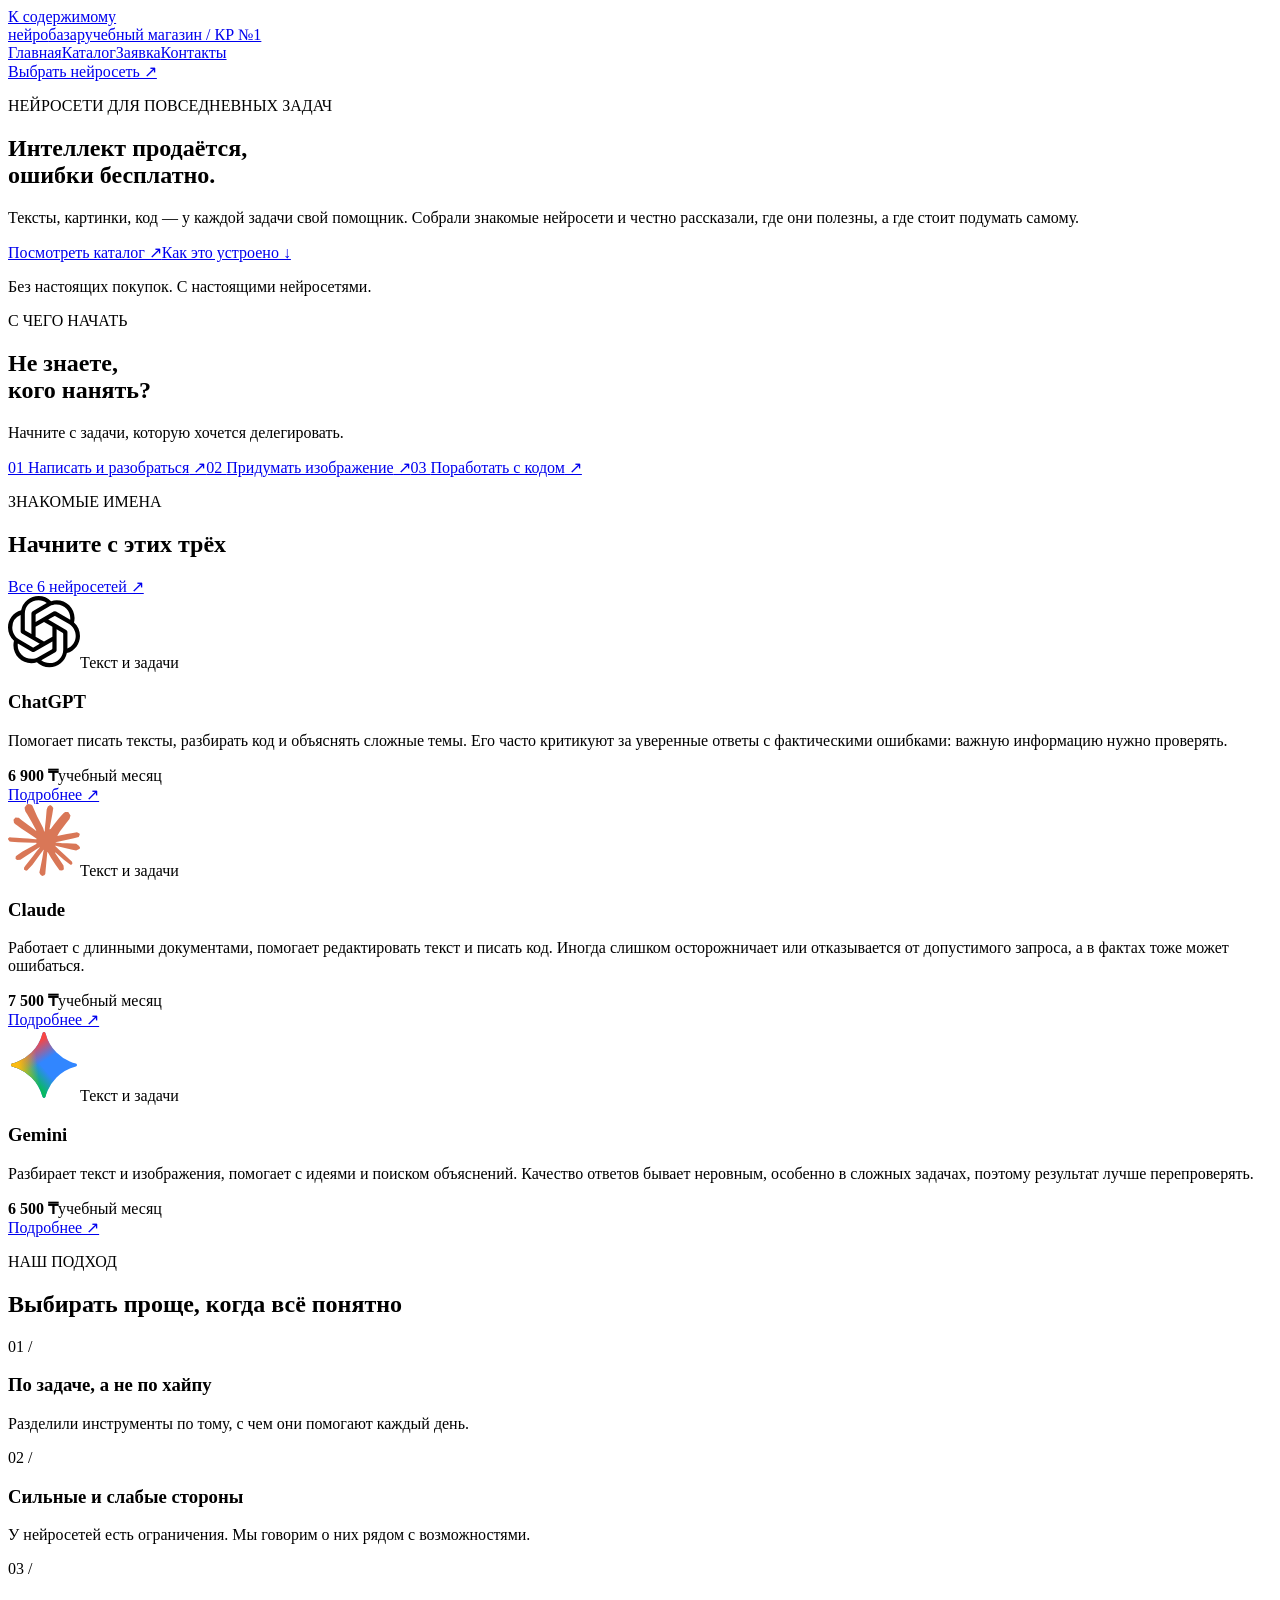
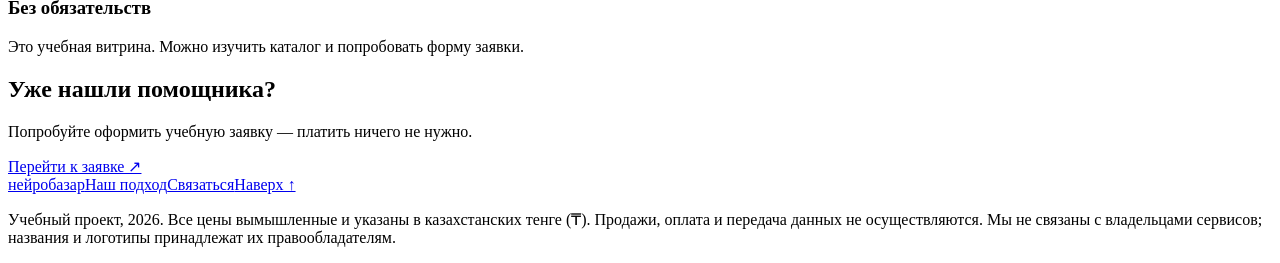
==== index.html @ 6f98cc31 "Добавлены пять страниц магазина и логотипы нейросетей" ====
<!DOCTYPE html>
<html lang="ru"><head><meta charset="UTF-8"><meta name="viewport" content="width=device-width, initial-scale=1"><title>Интеллект для ваших задач — Нейробазар</title><meta name="description" content="Учебный магазин нейросетей: выбираем инструменты для текста, кода, поиска и изображений."><link rel="stylesheet" href="css/style.css"><script src="js/main.js" defer></script></head>
<body id="top"><a class="skip-link" href="#main">К содержимому</a><header class="site-header"><div class="container site-header__inner"><a class="site-header__logo" href="index.html">нейро<span>базар</span><span class="site-header__note">учебный магазин / КР №1</span></a><nav class="site-nav" aria-label="Основная навигация"><a class="site-nav__link site-nav__link--active" href="index.html" aria-current="page">Главная</a><a class="site-nav__link" href="catalog.html">Каталог</a><a class="site-nav__link" href="order.html">Заявка</a><a class="site-nav__link" href="contacts.html">Контакты</a></nav><a class="button button--small" href="catalog.html">Выбрать нейросеть ↗</a></div></header>
<main class="container" id="main"><section class="hero"><div class="hero__copy"><p class="eyebrow">НЕЙРОСЕТИ ДЛЯ ПОВСЕДНЕВНЫХ ЗАДАЧ</p><h1>Интеллект продаётся,<br><span>ошибки бесплатно.</span></h1><p class="hero__lead">Тексты, картинки, код — у каждой задачи свой помощник. Собрали знакомые нейросети и честно рассказали, где они полезны, а где стоит подумать самому.</p><div class="hero__actions"><a class="button" href="catalog.html">Посмотреть каталог ↗</a><a href="#advantages">Как это устроено ↓</a></div><p class="hero__note">Без настоящих покупок. С настоящими нейросетями.</p></div><aside class="hero__aside" aria-label="Выбор по задаче"><p class="eyebrow">С ЧЕГО НАЧАТЬ</p><h2>Не знаете,<br>кого нанять?</h2><p>Начните с задачи, которую хочется делегировать.</p><a href="catalog.html#text">01 <span>Написать и разобраться</span> ↗</a><a href="catalog.html#images">02 <span>Придумать изображение</span> ↗</a><a href="catalog.html#code">03 <span>Поработать с кодом</span> ↗</a></aside></section><section class="section" id="popular"><div class="section__heading"><div><p class="eyebrow">ЗНАКОМЫЕ ИМЕНА</p><h2>Начните с этих трёх</h2></div><a href="catalog.html">Все 6 нейросетей ↗</a></div><div class="product-grid"><article class="product-card" id="chatgpt"><div class="product-card__visual"><img src="images/chatgpt.svg" alt="Логотип ChatGPT" width="72" height="72" loading="lazy"><span class="product-card__badge">Текст и задачи</span></div><div class="product-card__body"><h3>ChatGPT</h3><p>Помогает писать тексты, разбирать код и объяснять сложные темы. Его часто критикуют за уверенные ответы с фактическими ошибками: важную информацию нужно проверять.</p><div class="product-card__bottom"><div><strong>6 900 ₸</strong><span class="product-card__period">учебный месяц</span></div><a class="product-card__link" href="product.html#chatgpt-details" aria-label="Подробнее о ChatGPT">Подробнее ↗</a></div></div></article><article class="product-card" id="claude"><div class="product-card__visual"><img src="images/claude.svg" alt="Логотип Claude" width="72" height="72" loading="lazy"><span class="product-card__badge">Текст и задачи</span></div><div class="product-card__body"><h3>Claude</h3><p>Работает с длинными документами, помогает редактировать текст и писать код. Иногда слишком осторожничает или отказывается от допустимого запроса, а в фактах тоже может ошибаться.</p><div class="product-card__bottom"><div><strong>7 500 ₸</strong><span class="product-card__period">учебный месяц</span></div><a class="product-card__link" href="product.html#claude-details" aria-label="Подробнее о Claude">Подробнее ↗</a></div></div></article><article class="product-card" id="gemini"><div class="product-card__visual"><img src="images/gemini.svg" alt="Логотип Gemini" width="72" height="72" loading="lazy"><span class="product-card__badge">Текст и задачи</span></div><div class="product-card__body"><h3>Gemini</h3><p>Разбирает текст и изображения, помогает с идеями и поиском объяснений. Качество ответов бывает неровным, особенно в сложных задачах, поэтому результат лучше перепроверять.</p><div class="product-card__bottom"><div><strong>6 500 ₸</strong><span class="product-card__period">учебный месяц</span></div><a class="product-card__link" href="product.html#gemini-details" aria-label="Подробнее о Gemini">Подробнее ↗</a></div></div></article></div></section><section class="section" id="advantages"><p class="eyebrow">НАШ ПОДХОД</p><h2>Выбирать проще, когда всё понятно</h2><div class="benefits"><article><span>01 /</span><h3>По задаче, а не по хайпу</h3><p>Разделили инструменты по тому, с чем они помогают каждый день.</p></article><article><span>02 /</span><h3>Сильные и слабые стороны</h3><p>У нейросетей есть ограничения. Мы говорим о них рядом с возможностями.</p></article><article><span>03 /</span><h3>Без обязательств</h3><p>Это учебная витрина. Можно изучить каталог и попробовать форму заявки.</p></article></div></section><section class="callout"><h2>Уже нашли помощника?</h2><p>Попробуйте оформить учебную заявку — платить ничего не нужно.</p><a class="button" href="order.html">Перейти к заявке ↗</a></section></main>
<footer class="site-footer"><div class="container"><div class="site-footer__row"><a class="site-header__logo" href="index.html">нейробазар</a><a href="index.html#advantages">Наш подход</a><a href="contacts.html">Связаться</a><a href="#top">Наверх ↑</a></div><p>Учебный проект, 2026. Все цены вымышленные и указаны в казахстанских тенге (₸). Продажи, оплата и передача данных не осуществляются. Мы не связаны с владельцами сервисов; названия и логотипы принадлежат их правообладателям.</p></div></footer></body></html>
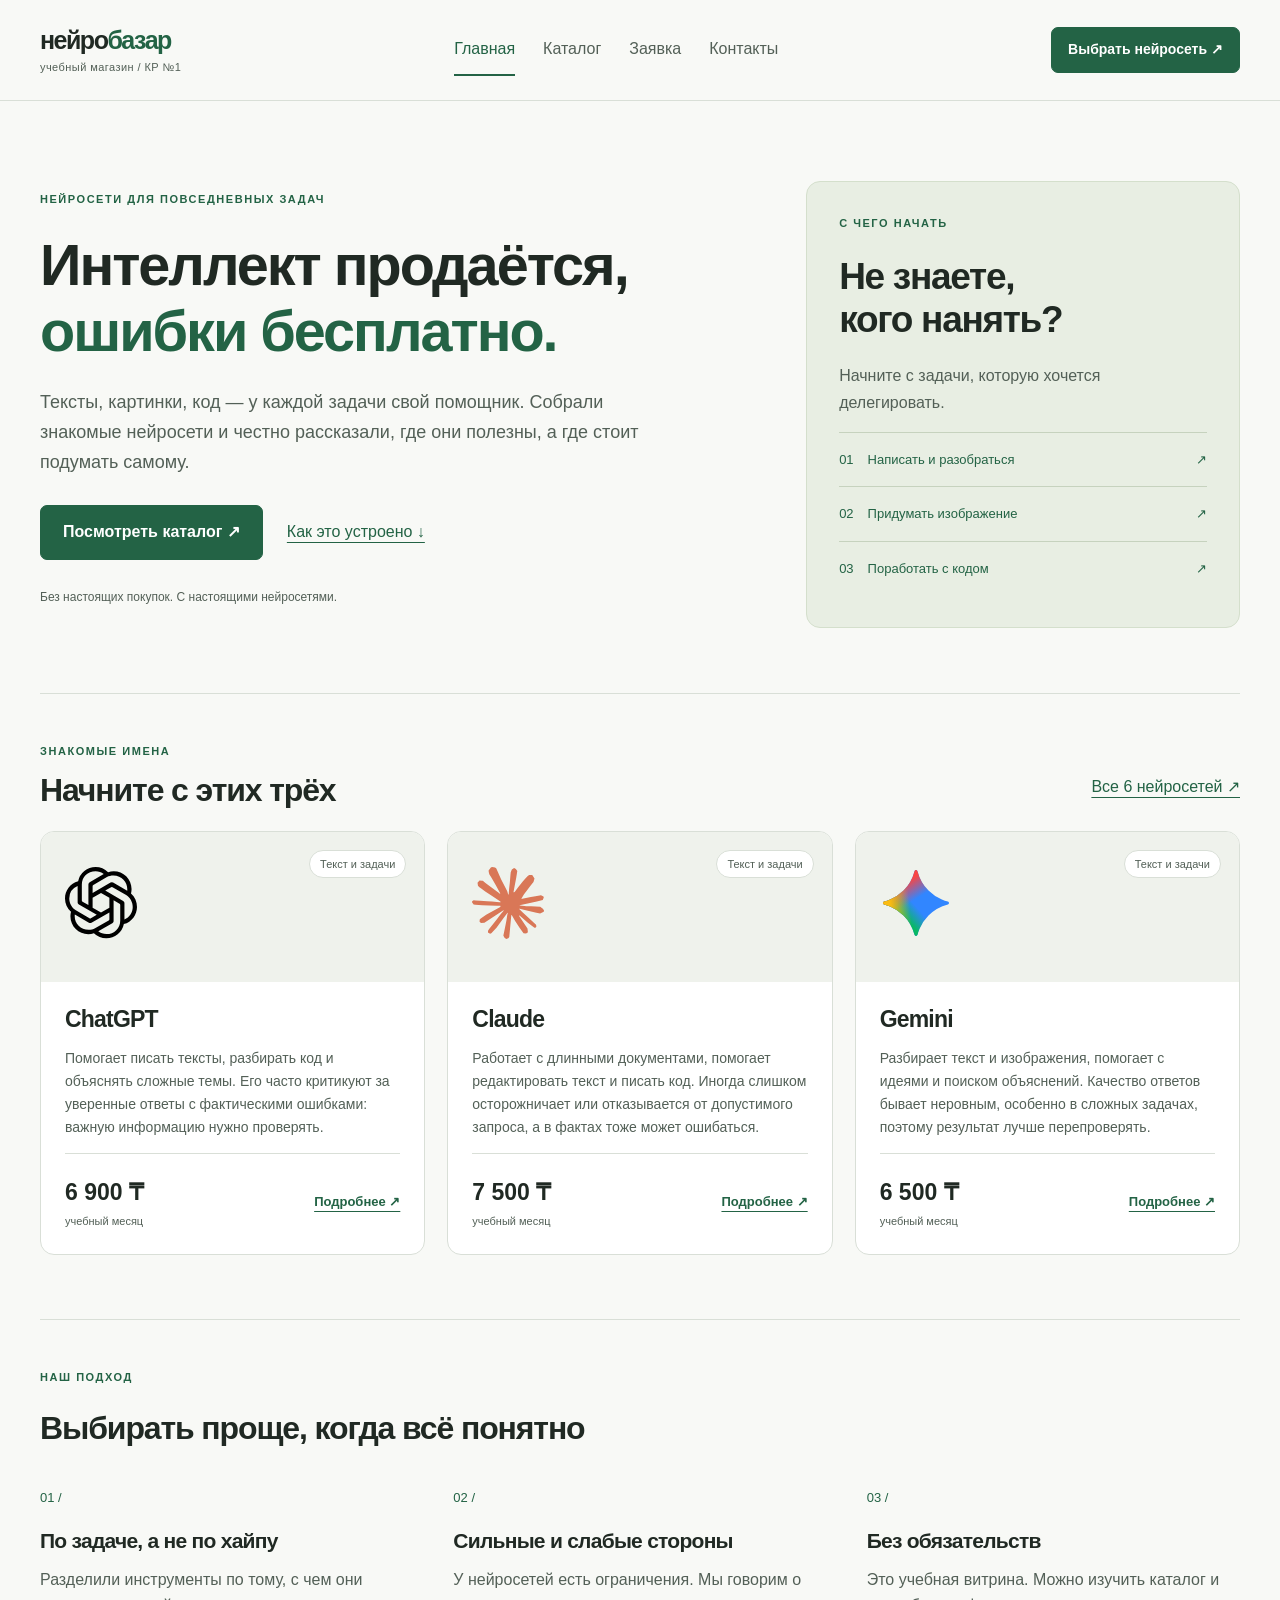
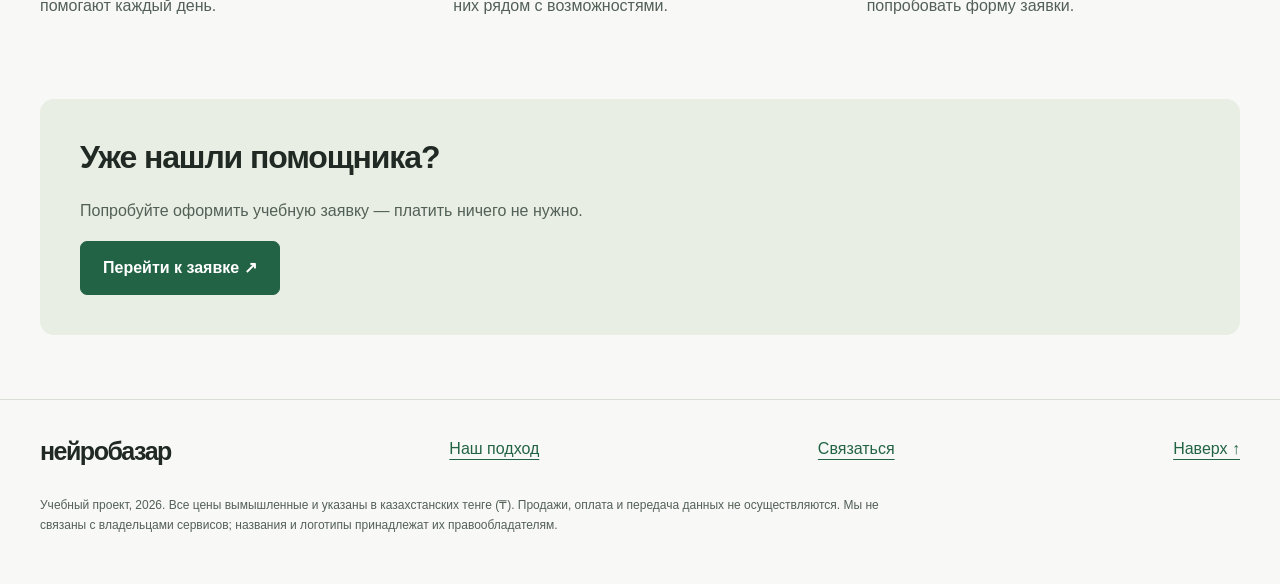
==== commit bb6e4d01: "Добавлены интерактивная форма и модальные окна" ====
--- a/index.html
+++ b/index.html
@@ -1,5 +1,152 @@
 <!DOCTYPE html>
-<html lang="ru"><head><meta charset="UTF-8"><meta name="viewport" content="width=device-width, initial-scale=1"><title>Интеллект для ваших задач — Нейробазар</title><meta name="description" content="Учебный магазин нейросетей: выбираем инструменты для текста, кода, поиска и изображений."><link rel="stylesheet" href="css/style.css"><script src="js/main.js" defer></script></head>
-<body id="top"><a class="skip-link" href="#main">К содержимому</a><header class="site-header"><div class="container site-header__inner"><a class="site-header__logo" href="index.html">нейро<span>базар</span><span class="site-header__note">учебный магазин / КР №1</span></a><nav class="site-nav" aria-label="Основная навигация"><a class="site-nav__link site-nav__link--active" href="index.html" aria-current="page">Главная</a><a class="site-nav__link" href="catalog.html">Каталог</a><a class="site-nav__link" href="order.html">Заявка</a><a class="site-nav__link" href="contacts.html">Контакты</a></nav><a class="button button--small" href="catalog.html">Выбрать нейросеть ↗</a></div></header>
-<main class="container" id="main"><section class="hero"><div class="hero__copy"><p class="eyebrow">НЕЙРОСЕТИ ДЛЯ ПОВСЕДНЕВНЫХ ЗАДАЧ</p><h1>Интеллект продаётся,<br><span>ошибки бесплатно.</span></h1><p class="hero__lead">Тексты, картинки, код — у каждой задачи свой помощник. Собрали знакомые нейросети и честно рассказали, где они полезны, а где стоит подумать самому.</p><div class="hero__actions"><a class="button" href="catalog.html">Посмотреть каталог ↗</a><a href="#advantages">Как это устроено ↓</a></div><p class="hero__note">Без настоящих покупок. С настоящими нейросетями.</p></div><aside class="hero__aside" aria-label="Выбор по задаче"><p class="eyebrow">С ЧЕГО НАЧАТЬ</p><h2>Не знаете,<br>кого нанять?</h2><p>Начните с задачи, которую хочется делегировать.</p><a href="catalog.html#text">01 <span>Написать и разобраться</span> ↗</a><a href="catalog.html#images">02 <span>Придумать изображение</span> ↗</a><a href="catalog.html#code">03 <span>Поработать с кодом</span> ↗</a></aside></section><section class="section" id="popular"><div class="section__heading"><div><p class="eyebrow">ЗНАКОМЫЕ ИМЕНА</p><h2>Начните с этих трёх</h2></div><a href="catalog.html">Все 6 нейросетей ↗</a></div><div class="product-grid"><article class="product-card" id="chatgpt"><div class="product-card__visual"><img src="images/chatgpt.svg" alt="Логотип ChatGPT" width="72" height="72" loading="lazy"><span class="product-card__badge">Текст и задачи</span></div><div class="product-card__body"><h3>ChatGPT</h3><p>Помогает писать тексты, разбирать код и объяснять сложные темы. Его часто критикуют за уверенные ответы с фактическими ошибками: важную информацию нужно проверять.</p><div class="product-card__bottom"><div><strong>6 900 ₸</strong><span class="product-card__period">учебный месяц</span></div><a class="product-card__link" href="product.html#chatgpt-details" aria-label="Подробнее о ChatGPT">Подробнее ↗</a></div></div></article><article class="product-card" id="claude"><div class="product-card__visual"><img src="images/claude.svg" alt="Логотип Claude" width="72" height="72" loading="lazy"><span class="product-card__badge">Текст и задачи</span></div><div class="product-card__body"><h3>Claude</h3><p>Работает с длинными документами, помогает редактировать текст и писать код. Иногда слишком осторожничает или отказывается от допустимого запроса, а в фактах тоже может ошибаться.</p><div class="product-card__bottom"><div><strong>7 500 ₸</strong><span class="product-card__period">учебный месяц</span></div><a class="product-card__link" href="product.html#claude-details" aria-label="Подробнее о Claude">Подробнее ↗</a></div></div></article><article class="product-card" id="gemini"><div class="product-card__visual"><img src="images/gemini.svg" alt="Логотип Gemini" width="72" height="72" loading="lazy"><span class="product-card__badge">Текст и задачи</span></div><div class="product-card__body"><h3>Gemini</h3><p>Разбирает текст и изображения, помогает с идеями и поиском объяснений. Качество ответов бывает неровным, особенно в сложных задачах, поэтому результат лучше перепроверять.</p><div class="product-card__bottom"><div><strong>6 500 ₸</strong><span class="product-card__period">учебный месяц</span></div><a class="product-card__link" href="product.html#gemini-details" aria-label="Подробнее о Gemini">Подробнее ↗</a></div></div></article></div></section><section class="section" id="advantages"><p class="eyebrow">НАШ ПОДХОД</p><h2>Выбирать проще, когда всё понятно</h2><div class="benefits"><article><span>01 /</span><h3>По задаче, а не по хайпу</h3><p>Разделили инструменты по тому, с чем они помогают каждый день.</p></article><article><span>02 /</span><h3>Сильные и слабые стороны</h3><p>У нейросетей есть ограничения. Мы говорим о них рядом с возможностями.</p></article><article><span>03 /</span><h3>Без обязательств</h3><p>Это учебная витрина. Можно изучить каталог и попробовать форму заявки.</p></article></div></section><section class="callout"><h2>Уже нашли помощника?</h2><p>Попробуйте оформить учебную заявку — платить ничего не нужно.</p><a class="button" href="order.html">Перейти к заявке ↗</a></section></main>
-<footer class="site-footer"><div class="container"><div class="site-footer__row"><a class="site-header__logo" href="index.html">нейробазар</a><a href="index.html#advantages">Наш подход</a><a href="contacts.html">Связаться</a><a href="#top">Наверх ↑</a></div><p>Учебный проект, 2026. Все цены вымышленные и указаны в казахстанских тенге (₸). Продажи, оплата и передача данных не осуществляются. Мы не связаны с владельцами сервисов; названия и логотипы принадлежат их правообладателям.</p></div></footer></body></html>+<html lang="ru">
+<head>
+<meta charset="UTF-8">
+<meta name="viewport" content="width=device-width, initial-scale=1">
+<title>Интеллект для ваших задач — Нейробазар</title>
+<meta name="description" content="Учебный магазин нейросетей: выбираем инструменты для текста, кода, поиска и изображений.">
+<link rel="stylesheet" href="css/style.css">
+<script src="js/main.js" defer>
+</script>
+</head>
+<body id="top">
+<a class="skip-link" href="#main">К содержимому</a>
+<header class="site-header">
+<div class="container site-header__inner">
+<a class="site-header__logo" href="index.html">нейро<span>базар</span>
+<span class="site-header__note">учебный магазин / КР №1</span>
+</a>
+<nav class="site-nav" aria-label="Основная навигация">
+<a class="site-nav__link site-nav__link--active" href="index.html" aria-current="page">Главная</a>
+<a class="site-nav__link" href="catalog.html">Каталог</a>
+<a class="site-nav__link" href="order.html">Заявка</a>
+<a class="site-nav__link" href="contacts.html">Контакты</a>
+</nav>
+<a class="button button--small" href="catalog.html">Выбрать нейросеть ↗</a>
+</div>
+</header>
+<main class="container" id="main">
+<section class="hero">
+<div class="hero__copy">
+<p class="eyebrow">НЕЙРОСЕТИ ДЛЯ ПОВСЕДНЕВНЫХ ЗАДАЧ</p>
+<h1>Интеллект продаётся,<br>
+<span>ошибки бесплатно.</span>
+</h1>
+<p class="hero__lead">Тексты, картинки, код — у каждой задачи свой помощник. Собрали знакомые нейросети и честно рассказали, где они полезны, а где стоит подумать самому.</p>
+<div class="hero__actions">
+<a class="button" href="catalog.html">Посмотреть каталог ↗</a>
+<a href="#advantages">Как это устроено ↓</a>
+</div>
+<p class="hero__note">Без настоящих покупок. С настоящими нейросетями.</p>
+</div>
+<aside class="hero__aside" aria-label="Выбор по задаче">
+<p class="eyebrow">С ЧЕГО НАЧАТЬ</p>
+<h2>Не знаете,<br>кого нанять?</h2>
+<p>Начните с задачи, которую хочется делегировать.</p>
+<a href="catalog.html#text">01 <span>Написать и разобраться</span> ↗</a>
+<a href="catalog.html#images">02 <span>Придумать изображение</span> ↗</a>
+<a href="catalog.html#code">03 <span>Поработать с кодом</span> ↗</a>
+</aside>
+</section>
+<section class="section" id="popular">
+<div class="section__heading">
+<div>
+<p class="eyebrow">ЗНАКОМЫЕ ИМЕНА</p>
+<h2>Начните с этих трёх</h2>
+</div>
+<a href="catalog.html">Все 6 нейросетей ↗</a>
+</div>
+<div class="product-grid">
+<article class="product-card" id="chatgpt">
+<div class="product-card__visual">
+<img src="images/chatgpt.svg" alt="Логотип ChatGPT" width="72" height="72" loading="lazy">
+<span class="product-card__badge">Текст и задачи</span>
+</div>
+<div class="product-card__body">
+<h3>ChatGPT</h3>
+<p>Помогает писать тексты, разбирать код и объяснять сложные темы. Его часто критикуют за уверенные ответы с фактическими ошибками: важную информацию нужно проверять.</p>
+<div class="product-card__bottom">
+<div>
+<strong>6 900 ₸</strong>
+<span class="product-card__period">учебный месяц</span>
+</div>
+<a class="product-card__link" href="product.html#chatgpt-details" aria-label="Подробнее о ChatGPT">Подробнее ↗</a>
+</div>
+</div>
+</article>
+<article class="product-card" id="claude">
+<div class="product-card__visual">
+<img src="images/claude.svg" alt="Логотип Claude" width="72" height="72" loading="lazy">
+<span class="product-card__badge">Текст и задачи</span>
+</div>
+<div class="product-card__body">
+<h3>Claude</h3>
+<p>Работает с длинными документами, помогает редактировать текст и писать код. Иногда слишком осторожничает или отказывается от допустимого запроса, а в фактах тоже может ошибаться.</p>
+<div class="product-card__bottom">
+<div>
+<strong>7 500 ₸</strong>
+<span class="product-card__period">учебный месяц</span>
+</div>
+<a class="product-card__link" href="product.html#claude-details" aria-label="Подробнее о Claude">Подробнее ↗</a>
+</div>
+</div>
+</article>
+<article class="product-card" id="gemini">
+<div class="product-card__visual">
+<img src="images/gemini.svg" alt="Логотип Gemini" width="72" height="72" loading="lazy">
+<span class="product-card__badge">Текст и задачи</span>
+</div>
+<div class="product-card__body">
+<h3>Gemini</h3>
+<p>Разбирает текст и изображения, помогает с идеями и поиском объяснений. Качество ответов бывает неровным, особенно в сложных задачах, поэтому результат лучше перепроверять.</p>
+<div class="product-card__bottom">
+<div>
+<strong>6 500 ₸</strong>
+<span class="product-card__period">учебный месяц</span>
+</div>
+<a class="product-card__link" href="product.html#gemini-details" aria-label="Подробнее о Gemini">Подробнее ↗</a>
+</div>
+</div>
+</article>
+</div>
+</section>
+<section class="section" id="advantages">
+<p class="eyebrow">НАШ ПОДХОД</p>
+<h2>Выбирать проще, когда всё понятно</h2>
+<div class="benefits">
+<article>
+<span>01 /</span>
+<h3>По задаче, а не по хайпу</h3>
+<p>Разделили инструменты по тому, с чем они помогают каждый день.</p>
+</article>
+<article>
+<span>02 /</span>
+<h3>Сильные и слабые стороны</h3>
+<p>У нейросетей есть ограничения. Мы говорим о них рядом с возможностями.</p>
+</article>
+<article>
+<span>03 /</span>
+<h3>Без обязательств</h3>
+<p>Это учебная витрина. Можно изучить каталог и попробовать форму заявки.</p>
+</article>
+</div>
+</section>
+<section class="callout">
+<h2>Уже нашли помощника?</h2>
+<p>Попробуйте оформить учебную заявку — платить ничего не нужно.</p>
+<a class="button" href="order.html">Перейти к заявке ↗</a>
+</section>
+</main>
+<footer class="site-footer">
+<div class="container">
+<div class="site-footer__row">
+<a class="site-header__logo" href="index.html">нейробазар</a>
+<a href="index.html#advantages">Наш подход</a>
+<a href="contacts.html">Связаться</a>
+<a href="#top">Наверх ↑</a>
+</div>
+<p>Учебный проект, 2026. Все цены вымышленные и указаны в казахстанских тенге (₸). Продажи, оплата и передача данных не осуществляются. Мы не связаны с владельцами сервисов; названия и логотипы принадлежат их правообладателям.</p>
+</div>
+</footer>
+</body>
+</html>
--- a/css/style.css
+++ b/css/style.css
@@ -0,0 +1,137 @@
+:root {
+  --color-bg: #f8f9f6;
+  --color-paper: #fff;
+  --color-text: #202923;
+  --color-muted: #536057;
+  --color-primary: #236345;
+  --color-primary-dark: #17492f;
+  --color-border: #d9dfd7;
+  --space-sm: 8px;
+  --space-md: 16px;
+  --space-lg: 24px;
+  --radius: 14px;
+}
+* { box-sizing: border-box; }
+html { scroll-padding-top: 110px; }
+body { margin: 0; background: var(--color-bg); color: var(--color-text); font-family: Arial, Helvetica, sans-serif; font-size: 16px; line-height: 1.65; }
+a { color: var(--color-primary); text-underline-offset: 5px; }
+a:hover { color: var(--color-primary-dark); }
+button, input, select, textarea { font: inherit; }
+button, a, input, select, textarea, summary { -webkit-tap-highlight-color: transparent; }
+:focus-visible { outline: 3px solid var(--color-primary); outline-offset: 5px; }
+button { cursor: pointer; }
+h1, h2, h3, p { margin-top: 0; }
+h1, h2, h3 { line-height: 1.15; letter-spacing: -.035em; }
+h1 { font-size: clamp(38px, 4.5vw, 62px); margin-bottom: 24px; }
+h2 { font-size: 32px; margin-bottom: 22px; }
+h3 { font-size: 23px; margin-bottom: 14px; }
+p { color: var(--color-muted); }
+.container { width: min(1200px, calc(100% - 64px)); margin: auto; }
+.site-header { background: var(--color-bg); border-bottom: 1px solid var(--color-border); position: sticky; top: 0; z-index: 10; }
+.site-header__inner { min-height: 100px; display: flex; align-items: center; justify-content: space-between; gap: 24px; }
+.site-header__logo { color: var(--color-text); font-size: 25px; font-weight: 800; letter-spacing: -.06em; text-decoration: none; line-height: 1.2; }
+.site-header__logo span:not(.site-header__note) { color: var(--color-primary); }
+.site-header__note { display: block; font-size: 11px; font-weight: 400; letter-spacing: .04em; color: var(--color-muted); margin-top: 6px; }
+.site-nav { display: flex; gap: 28px; flex-wrap: wrap; }
+.site-nav__link { text-decoration: none; color: var(--color-muted); padding: 12px 0; }
+.site-nav__link--active { color: var(--color-primary); border-bottom: 2px solid var(--color-primary); }
+.button { display: inline-flex; justify-content: center; align-items: center; border: 1px solid var(--color-primary); border-radius: 7px; background: var(--color-primary); color: white; padding: 13px 22px; text-decoration: none; font-weight: 600; }
+.button:hover { background: var(--color-primary-dark); color: white; }
+.button--small { font-size: 14px; padding: 10px 16px; }
+.button--outline { background: transparent; color: var(--color-primary); }
+button:disabled, .button--disabled { opacity: .5; cursor: not-allowed; }
+.eyebrow { font-size: 11px; letter-spacing: .14em; font-weight: 700; color: var(--color-primary); margin-bottom: 24px; }
+.hero { display: grid; grid-template-columns: 1.6fr 1fr; gap: 72px; padding: 80px 0 65px; align-items: center; }
+.hero h1 span { color: var(--color-primary); }
+.hero__lead { font-size: 18px; max-width: 610px; }
+.hero__actions { display: flex; align-items: center; gap: 24px; flex-wrap: wrap; margin: 28px 0; }
+.hero__note { font-size: 12px; }
+.hero__aside { background: #e8eee3; border: 1px solid #d4dfcc; border-radius: var(--radius); padding: 32px; }
+.hero__aside h2 { font-size: 37px; }
+.hero__aside a { display: flex; gap: 14px; align-items: center; font-size: 13px; border-top: 1px solid #c6d2be; padding: 16px 0; text-decoration: none; }
+.hero__aside a span { flex: 1; }
+.section { border-top: 1px solid var(--color-border); padding: 48px 0 64px; }
+.section__heading { display: flex; justify-content: space-between; align-items: center; gap: 24px; }
+.section__heading .eyebrow { margin-bottom: 12px; }
+.product-grid { display: grid; grid-template-columns: repeat(3, minmax(0, 1fr)); gap: 22px; }
+.product-card { position: relative; background: var(--color-paper); border: 1px solid var(--color-border); border-radius: var(--radius); overflow: hidden; display: flex; flex-direction: column; }
+.product-card:hover { border-color: var(--color-primary); }
+.product-card__visual { background: #eff2ec; padding: 35px 24px; min-height: 150px; }
+.product-card__visual img { display: block; object-fit: contain; }
+.product-card__badge { position: absolute; top: 18px; right: 18px; border: 1px solid var(--color-border); border-radius: 30px; padding: 4px 10px; background: white; color: var(--color-muted); font-size: 11px; }
+.product-card__body { padding: 24px; display: flex; flex-direction: column; flex: 1; }
+.product-card__body p { font-size: 14px; }
+.product-card__bottom { display: flex; justify-content: space-between; gap: 12px; align-items: center; border-top: 1px solid var(--color-border); padding-top: 20px; margin-top: auto; }
+.product-card__bottom strong { font-size: 23px; }
+.product-card__period { display: block; font-size: 11px; color: var(--color-muted); }
+.product-card__link { font-size: 13px; font-weight: 600; }
+.benefits { display: grid; grid-template-columns: repeat(3, 1fr); gap: 40px; margin-top: 40px; }
+.benefits span { display: block; color: var(--color-primary); font-size: 13px; margin-bottom: 20px; }
+.benefits h3 { font-size: 21px; }
+.callout { padding: 40px; border-radius: var(--radius); background: #e8eee3; margin-bottom: 64px; }
+.site-footer { border-top: 1px solid var(--color-border); padding: 36px 0; }
+.site-footer__row { display: flex; justify-content: space-between; gap: 22px; flex-wrap: wrap; margin-bottom: 30px; }
+.site-footer p { max-width: 880px; font-size: 12px; }
+.page-intro { padding: 60px 0 35px; max-width: 800px; }
+.page-intro .eyebrow { margin-bottom: 16px; }
+.catalog-layout { display: grid; grid-template-columns: 230px minmax(0, 1fr); gap: 40px; margin-bottom: 70px; align-items: start; }
+.filters { position: sticky; top: 125px; }
+.filters h2 { font-size: 23px; }
+.filters nav { display: flex; flex-direction: column; gap: 12px; margin-bottom: 32px; }
+.filters p { font-size: 12px; }
+fieldset { margin: 0 0 16px; padding: 16px; border: 1px solid var(--color-border); border-radius: 8px; }
+fieldset label { display: block; font-size: 13px; margin: 12px 0; }
+fieldset .button { font-size: 13px; margin-top: 16px; }
+.catalog-section { margin-bottom: 40px; }
+.catalog-section h2 { font-size: 26px; }
+.product-grid--catalog { grid-template-columns: repeat(2, minmax(0,1fr)); }
+.breadcrumbs { margin: 34px 0; font-size: 13px; }
+.product-detail { display: grid; grid-template-columns: 1fr 1.5fr; gap: 65px; padding: 50px 0; border-top: 1px solid var(--color-border); }
+.product-detail__image { background: #e8eee3; border-radius: var(--radius); min-height: 310px; display: grid; place-items: center; align-self: start; }
+.product-detail__price { color: var(--color-text); font-weight: bold; font-size: 30px; }
+.product-detail__price small { font-size: 14px; font-weight: normal; }
+.specs { width: 100%; border-collapse: collapse; font-size: 14px; }
+.specs caption { text-align: left; font-weight: bold; margin: 22px 0 12px; }
+.specs th, .specs td { border-bottom: 1px solid var(--color-border); text-align: left; padding: 12px; vertical-align: top; }
+.specs thead { background: #e8eee3; }
+.specs tbody th { font-weight: 400; }
+.order-layout, .contact-layout { display: grid; grid-template-columns: 1.3fr 1fr; gap: 80px; margin-bottom: 70px; align-items: start; }
+.order-form__field { margin-bottom: 22px; }
+.order-form label { display: block; margin-bottom: 8px; }
+input:not([type=checkbox]), select, textarea { width: 100%; background: white; border: 1px solid #849188; padding: 12px; border-radius: 6px; color: var(--color-text); }
+textarea { resize: vertical; }
+input[type=checkbox] { accent-color: var(--color-primary); width: 18px; height: 18px; }
+.order-form__consent { font-size: 13px; }
+.order-form small { color: var(--color-muted); }
+.order-form .button { margin-top: 20px; }
+.order-note, .contact-card { padding: 32px; background: #e8eee3; border-radius: var(--radius); }
+.faq details { border-bottom: 1px solid var(--color-border); padding: 20px 0; }
+summary { cursor: pointer; font-weight: bold; }
+.faq details p { margin: 16px 0 0; }
+.modal { border: 1px solid var(--color-border); border-radius: var(--radius); max-width: 530px; width: calc(100% - 40px); padding: 0; color: var(--color-text); }
+.modal::backdrop { background: rgb(16 29 21 / 60%); }
+.modal__body { padding: 36px; }
+.skip-link { position: fixed; top: -100px; left: 20px; z-index: 30; padding: 12px; background: white; }
+.skip-link:focus { top: 12px; }
+@media (max-width: 900px) {
+ .site-header__inner { flex-wrap: wrap; padding: 18px 0; }
+ .site-header__inner > .button { display: none; }
+ .hero { gap: 28px; grid-template-columns: 1fr; padding-top: 40px; }
+ .hero__aside { max-width: 600px; }
+ .product-grid { grid-template-columns: repeat(2, minmax(0,1fr)); }
+ .catalog-layout { grid-template-columns: 1fr; }
+ .filters { position: static; }
+ .filters nav { flex-direction: row; flex-wrap: wrap; }
+ .product-detail, .order-layout, .contact-layout { gap: 30px; grid-template-columns: 1fr; }
+ .benefits { gap: 20px; }
+}
+@media (max-width: 560px) {
+ .container { width: calc(100% - 32px); }
+ .site-header { position: static; }
+ .site-nav { gap: 20px; font-size: 14px; }
+ .product-grid, .product-grid--catalog, .benefits { grid-template-columns: 1fr; }
+ .section__heading { align-items: start; flex-direction: column; margin-bottom: 24px; }
+ .hero__aside, .callout, .order-note, .contact-card { padding: 24px; }
+ h2 { font-size: 28px; }
+ .specs th, .specs td { padding: 8px; }
+}
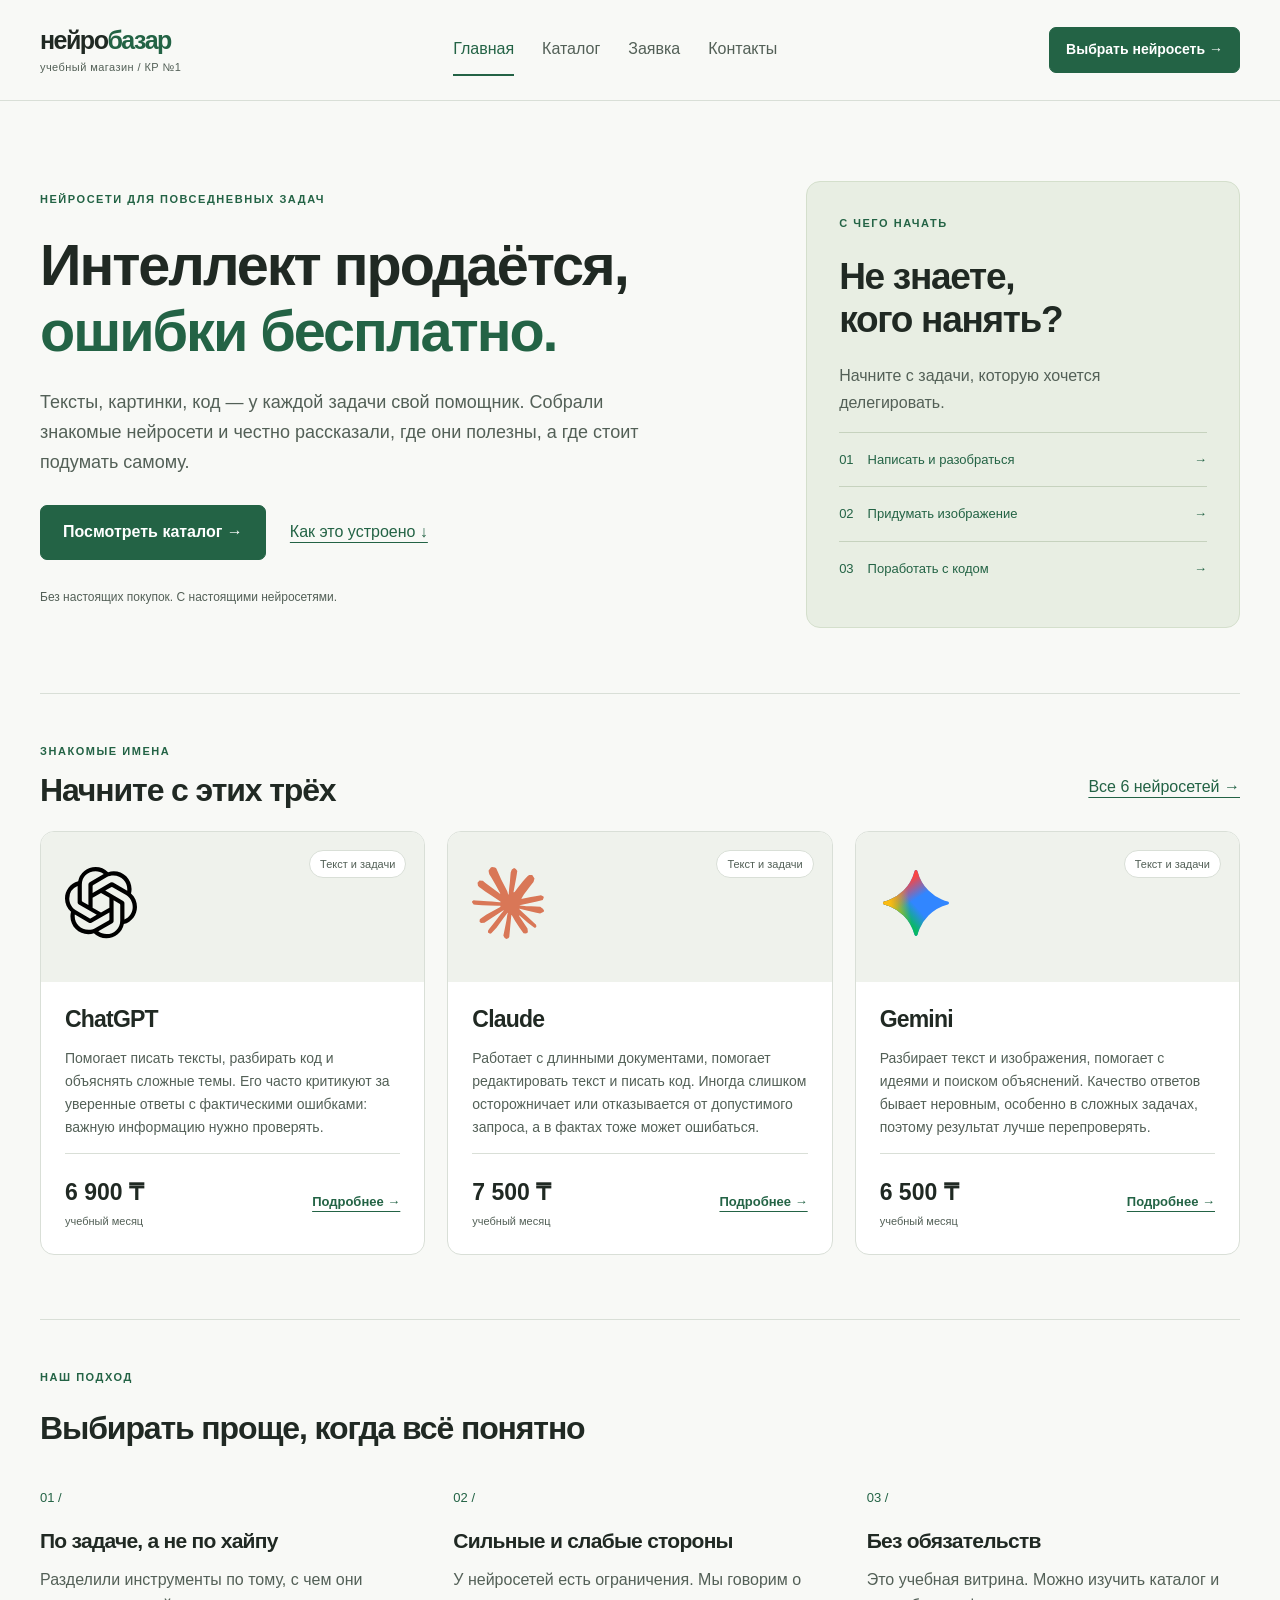
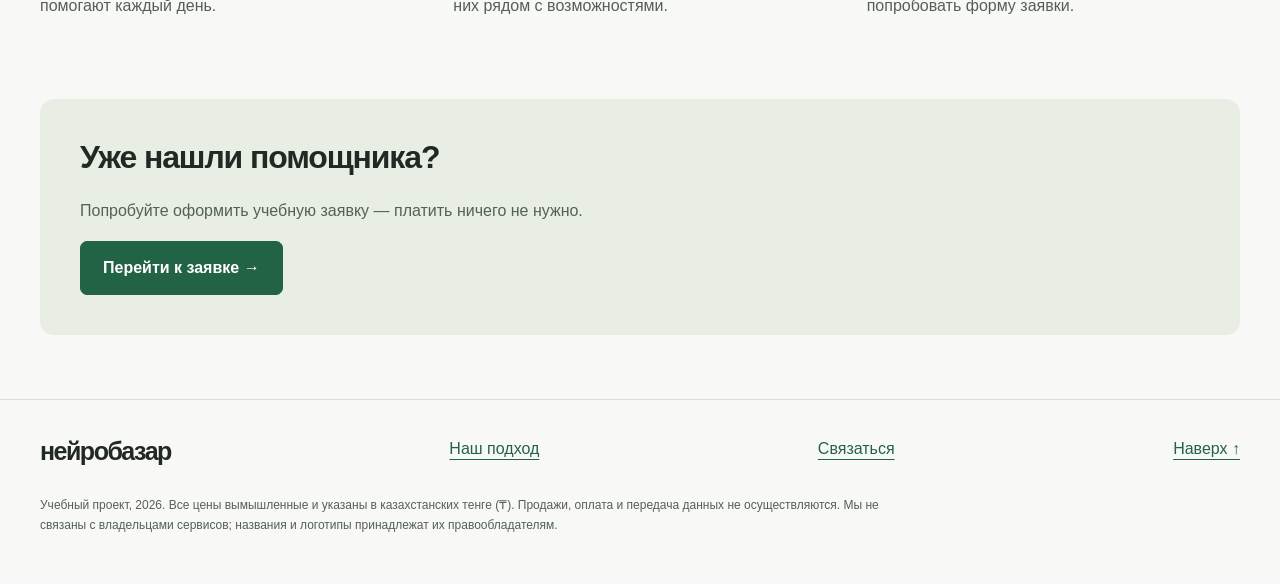
==== commit 4b0e659a: "Добавлены README и сведения об источниках логотипов" ====
--- a/index.html
+++ b/index.html
@@ -22,7 +22,7 @@
 <a class="site-nav__link" href="order.html">Заявка</a>
 <a class="site-nav__link" href="contacts.html">Контакты</a>
 </nav>
-<a class="button button--small" href="catalog.html">Выбрать нейросеть ↗</a>
+<a class="button button--small" href="catalog.html">Выбрать нейросеть →</a>
 </div>
 </header>
 <main class="container" id="main">
@@ -34,7 +34,7 @@
 </h1>
 <p class="hero__lead">Тексты, картинки, код — у каждой задачи свой помощник. Собрали знакомые нейросети и честно рассказали, где они полезны, а где стоит подумать самому.</p>
 <div class="hero__actions">
-<a class="button" href="catalog.html">Посмотреть каталог ↗</a>
+<a class="button" href="catalog.html">Посмотреть каталог →</a>
 <a href="#advantages">Как это устроено ↓</a>
 </div>
 <p class="hero__note">Без настоящих покупок. С настоящими нейросетями.</p>
@@ -43,9 +43,9 @@
 <p class="eyebrow">С ЧЕГО НАЧАТЬ</p>
 <h2>Не знаете,<br>кого нанять?</h2>
 <p>Начните с задачи, которую хочется делегировать.</p>
-<a href="catalog.html#text">01 <span>Написать и разобраться</span> ↗</a>
-<a href="catalog.html#images">02 <span>Придумать изображение</span> ↗</a>
-<a href="catalog.html#code">03 <span>Поработать с кодом</span> ↗</a>
+<a href="catalog.html#text">01 <span>Написать и разобраться</span> →</a>
+<a href="catalog.html#images">02 <span>Придумать изображение</span> →</a>
+<a href="catalog.html#code">03 <span>Поработать с кодом</span> →</a>
 </aside>
 </section>
 <section class="section" id="popular">
@@ -54,7 +54,7 @@
 <p class="eyebrow">ЗНАКОМЫЕ ИМЕНА</p>
 <h2>Начните с этих трёх</h2>
 </div>
-<a href="catalog.html">Все 6 нейросетей ↗</a>
+<a href="catalog.html">Все 6 нейросетей →</a>
 </div>
 <div class="product-grid">
 <article class="product-card" id="chatgpt">
@@ -70,7 +70,7 @@
 <strong>6 900 ₸</strong>
 <span class="product-card__period">учебный месяц</span>
 </div>
-<a class="product-card__link" href="product.html#chatgpt-details" aria-label="Подробнее о ChatGPT">Подробнее ↗</a>
+<a class="product-card__link" href="product.html#chatgpt-details" aria-label="Подробнее о ChatGPT">Подробнее →</a>
 </div>
 </div>
 </article>
@@ -87,7 +87,7 @@
 <strong>7 500 ₸</strong>
 <span class="product-card__period">учебный месяц</span>
 </div>
-<a class="product-card__link" href="product.html#claude-details" aria-label="Подробнее о Claude">Подробнее ↗</a>
+<a class="product-card__link" href="product.html#claude-details" aria-label="Подробнее о Claude">Подробнее →</a>
 </div>
 </div>
 </article>
@@ -104,7 +104,7 @@
 <strong>6 500 ₸</strong>
 <span class="product-card__period">учебный месяц</span>
 </div>
-<a class="product-card__link" href="product.html#gemini-details" aria-label="Подробнее о Gemini">Подробнее ↗</a>
+<a class="product-card__link" href="product.html#gemini-details" aria-label="Подробнее о Gemini">Подробнее →</a>
 </div>
 </div>
 </article>
@@ -134,7 +134,7 @@
 <section class="callout">
 <h2>Уже нашли помощника?</h2>
 <p>Попробуйте оформить учебную заявку — платить ничего не нужно.</p>
-<a class="button" href="order.html">Перейти к заявке ↗</a>
+<a class="button" href="order.html">Перейти к заявке →</a>
 </section>
 </main>
 <footer class="site-footer">
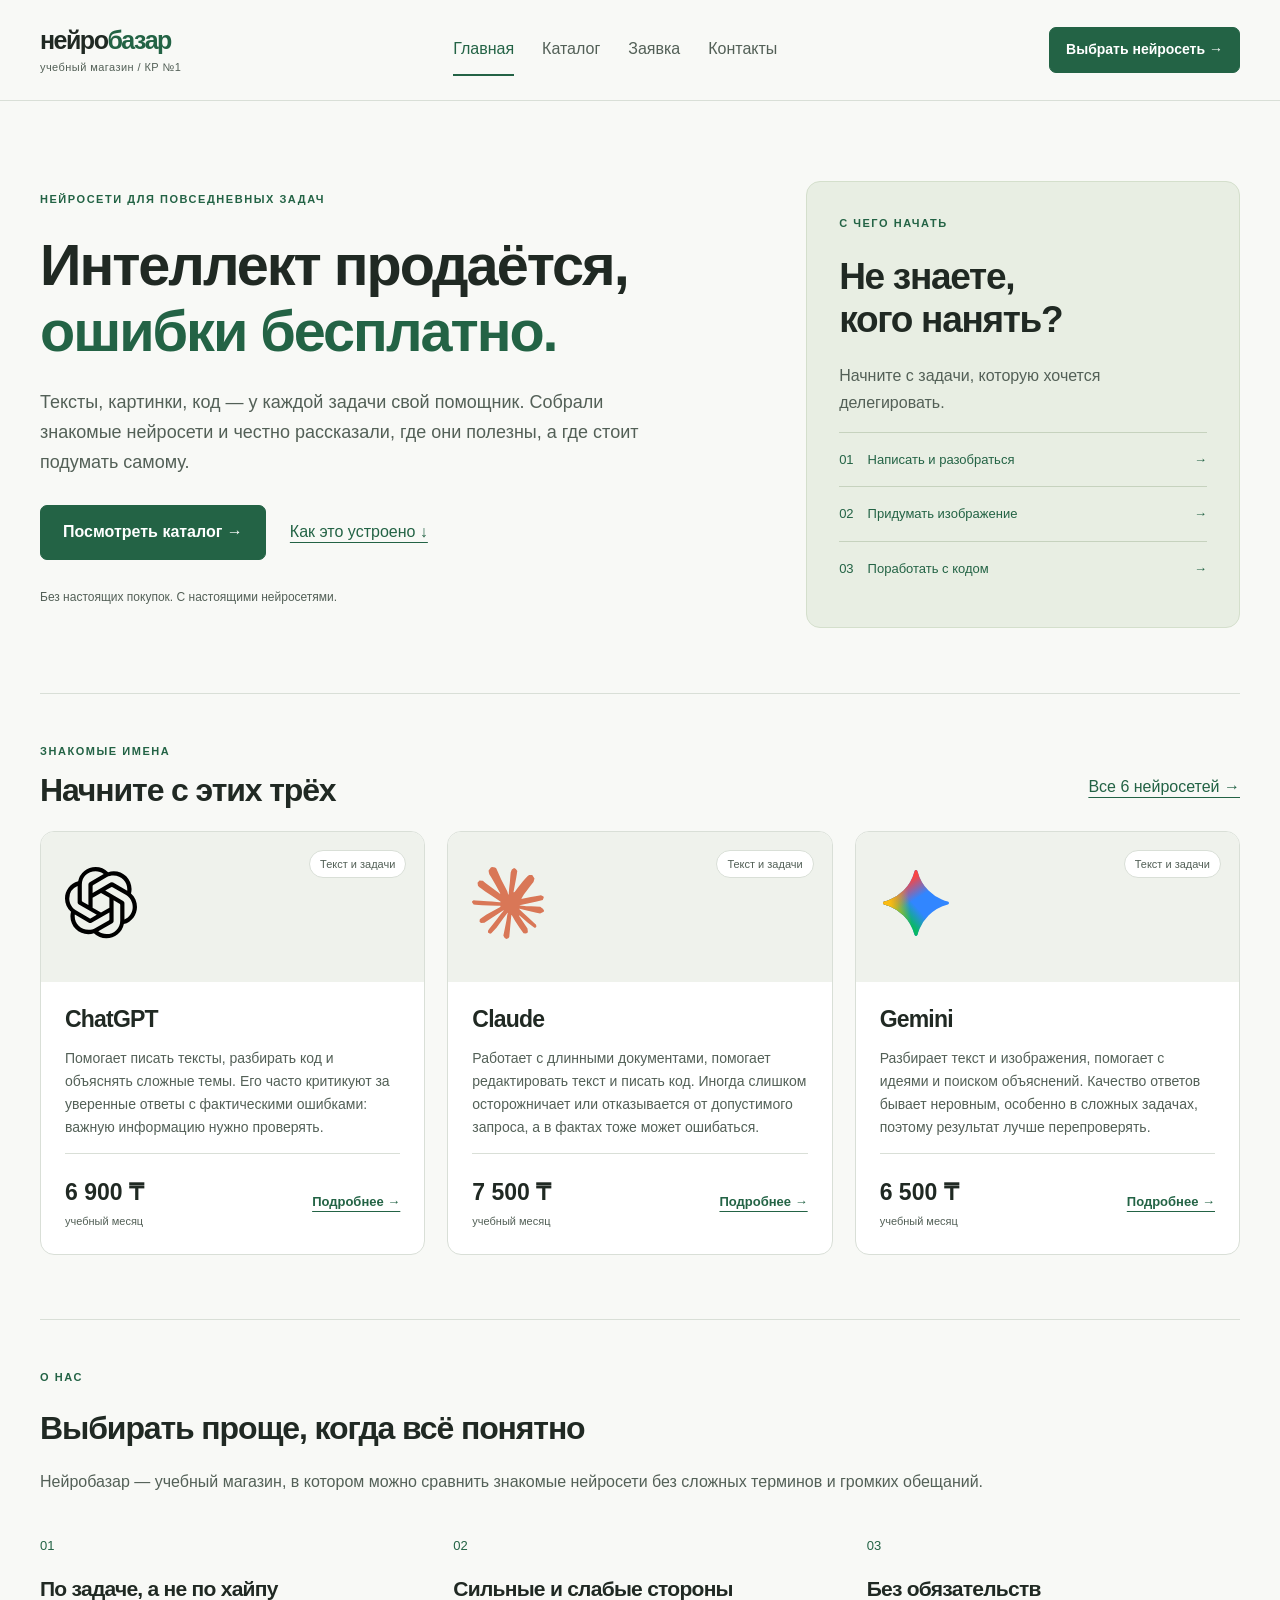
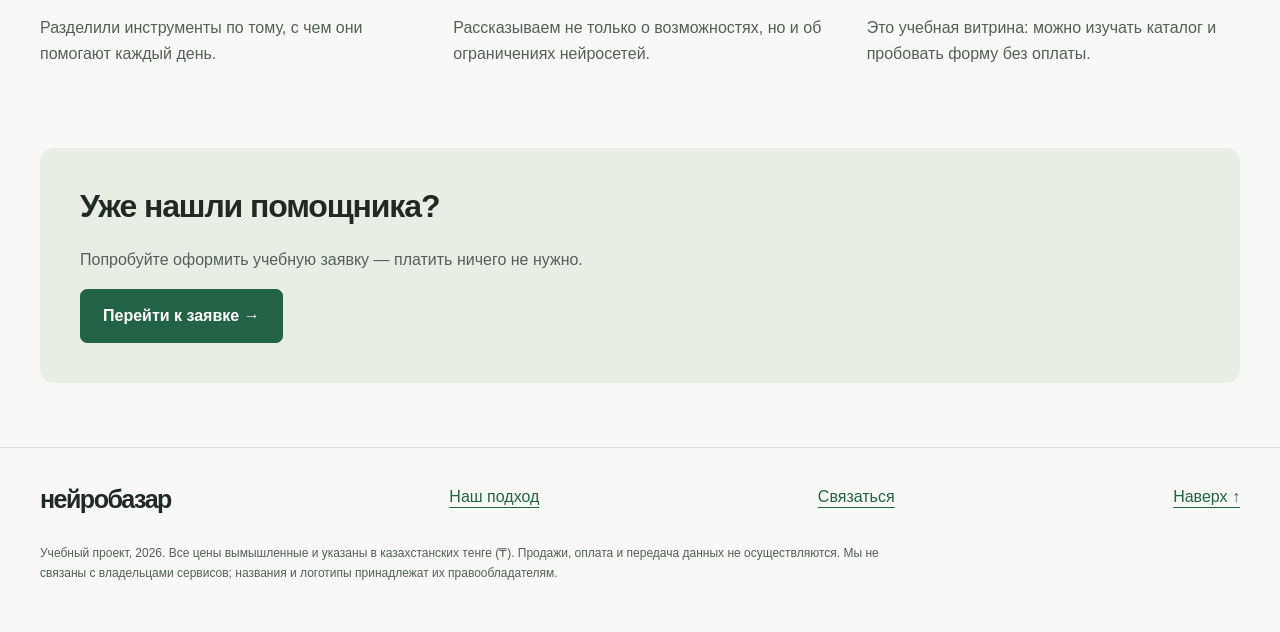
==== commit e8108c09: "Улучшено оформление раздела «О нас»" ====
--- a/index.html
+++ b/index.html
@@ -43,9 +43,9 @@
 <p class="eyebrow">С ЧЕГО НАЧАТЬ</p>
 <h2>Не знаете,<br>кого нанять?</h2>
 <p>Начните с задачи, которую хочется делегировать.</p>
-<a href="catalog.html#text">01 <span>Написать и разобраться</span> →</a>
-<a href="catalog.html#images">02 <span>Придумать изображение</span> →</a>
-<a href="catalog.html#code">03 <span>Поработать с кодом</span> →</a>
+<a href="catalog.html#chatgpt">01 <span>Написать и разобраться</span> →</a>
+<a href="catalog.html#midjourney">02 <span>Придумать изображение</span> →</a>
+<a href="catalog.html#copilot">03 <span>Поработать с кодом</span> →</a>
 </aside>
 </section>
 <section class="section" id="popular">
@@ -110,24 +110,29 @@
 </article>
 </div>
 </section>
-<section class="section" id="advantages">
-<p class="eyebrow">НАШ ПОДХОД</p>
-<h2>Выбирать проще, когда всё понятно</h2>
+<section class="section section--about" id="advantages" aria-labelledby="about-title">
+<div class="about-heading">
+<div>
+<p class="eyebrow">О НАС</p>
+<h2 id="about-title">Выбирать проще, когда всё понятно</h2>
+</div>
+<p class="about-heading__text">Нейробазар — учебный магазин, в котором можно сравнить знакомые нейросети без сложных терминов и громких обещаний.</p>
+</div>
 <div class="benefits">
-<article>
-<span>01 /</span>
+<article class="benefits__item">
+<span class="benefits__number">01</span>
 <h3>По задаче, а не по хайпу</h3>
 <p>Разделили инструменты по тому, с чем они помогают каждый день.</p>
 </article>
-<article>
-<span>02 /</span>
+<article class="benefits__item">
+<span class="benefits__number">02</span>
 <h3>Сильные и слабые стороны</h3>
-<p>У нейросетей есть ограничения. Мы говорим о них рядом с возможностями.</p>
+<p>Рассказываем не только о возможностях, но и об ограничениях нейросетей.</p>
 </article>
-<article>
-<span>03 /</span>
+<article class="benefits__item">
+<span class="benefits__number">03</span>
 <h3>Без обязательств</h3>
-<p>Это учебная витрина. Можно изучить каталог и попробовать форму заявки.</p>
+<p>Это учебная витрина: можно изучать каталог и пробовать форму без оплаты.</p>
 </article>
 </div>
 </section>
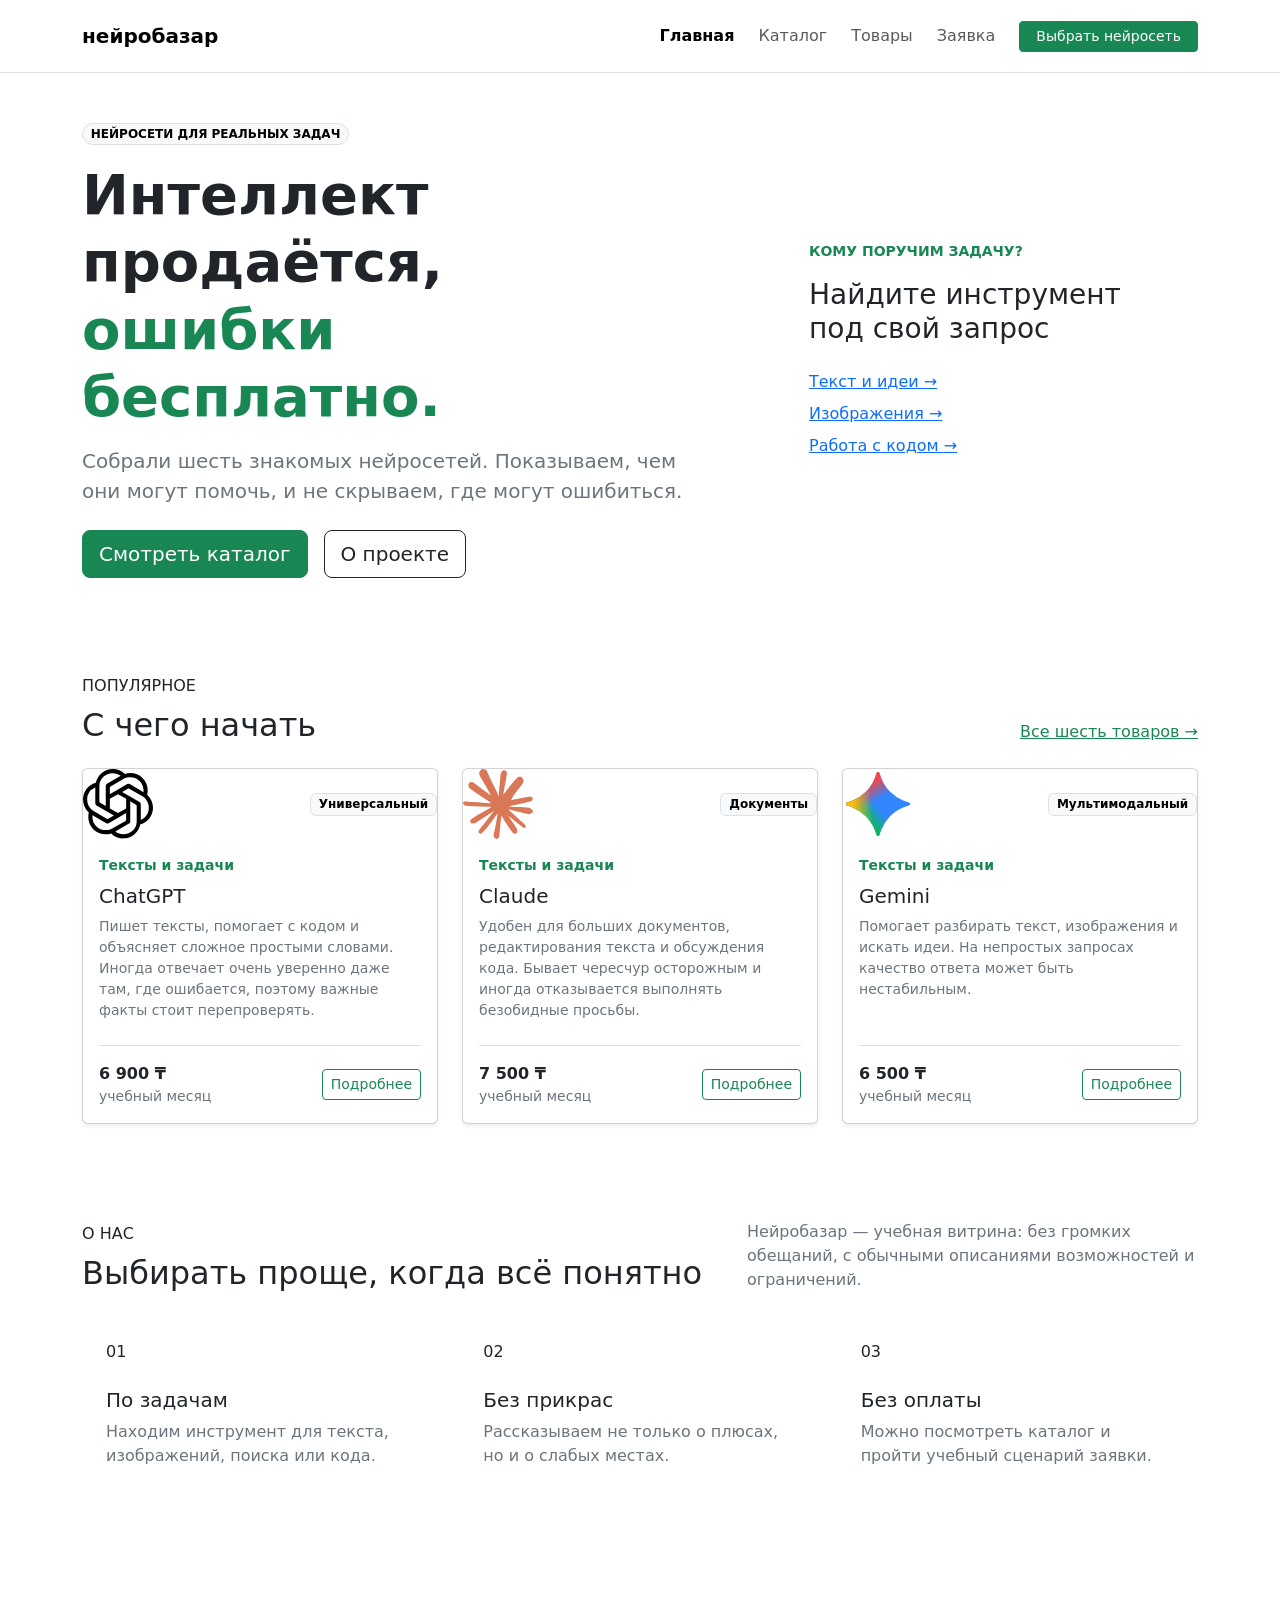
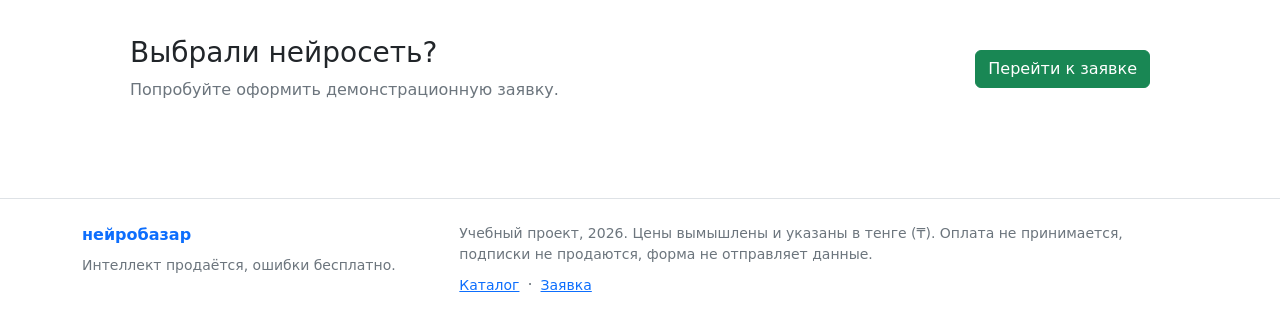
==== commit a685f99f: "Создана главная страница магазина на Bootstrap" ====
--- a/index.html
+++ b/index.html
@@ -1,157 +1,22 @@
-<!DOCTYPE html>
+<!doctype html>
 <html lang="ru">
 <head>
-<meta charset="UTF-8">
+<meta charset="utf-8">
 <meta name="viewport" content="width=device-width, initial-scale=1">
-<title>Интеллект для ваших задач — Нейробазар</title>
-<meta name="description" content="Учебный магазин нейросетей: выбираем инструменты для текста, кода, поиска и изображений.">
-<link rel="stylesheet" href="css/style.css">
-<script src="js/main.js" defer>
-</script>
+<meta name="description" content="Нейробазар — учебный магазин нейросетей с ценами в тенге.">
+<title>Главная — Нейробазар</title>
+<link href="https://cdn.jsdelivr.net/npm/bootstrap@5.3.8/dist/css/bootstrap.min.css" rel="stylesheet" integrity="sha384-sRIl4kxILFvY47J16cr9ZwB07vP4J8+LH7qKQnuqkuIAvNWLzeN8tE5YBujZqJLB" crossorigin="anonymous">
+<link rel="stylesheet" href="css/custom.css">
 </head>
-<body id="top">
-<a class="skip-link" href="#main">К содержимому</a>
-<header class="site-header">
-<div class="container site-header__inner">
-<a class="site-header__logo" href="index.html">нейро<span>базар</span>
-<span class="site-header__note">учебный магазин / КР №1</span>
-</a>
-<nav class="site-nav" aria-label="Основная навигация">
-<a class="site-nav__link site-nav__link--active" href="index.html" aria-current="page">Главная</a>
-<a class="site-nav__link" href="catalog.html">Каталог</a>
-<a class="site-nav__link" href="order.html">Заявка</a>
-<a class="site-nav__link" href="contacts.html">Контакты</a>
-</nav>
-<a class="button button--small" href="catalog.html">Выбрать нейросеть →</a>
-</div>
-</header>
-<main class="container" id="main">
-<section class="hero">
-<div class="hero__copy">
-<p class="eyebrow">НЕЙРОСЕТИ ДЛЯ ПОВСЕДНЕВНЫХ ЗАДАЧ</p>
-<h1>Интеллект продаётся,<br>
-<span>ошибки бесплатно.</span>
-</h1>
-<p class="hero__lead">Тексты, картинки, код — у каждой задачи свой помощник. Собрали знакомые нейросети и честно рассказали, где они полезны, а где стоит подумать самому.</p>
-<div class="hero__actions">
-<a class="button" href="catalog.html">Посмотреть каталог →</a>
-<a href="#advantages">Как это устроено ↓</a>
-</div>
-<p class="hero__note">Без настоящих покупок. С настоящими нейросетями.</p>
-</div>
-<aside class="hero__aside" aria-label="Выбор по задаче">
-<p class="eyebrow">С ЧЕГО НАЧАТЬ</p>
-<h2>Не знаете,<br>кого нанять?</h2>
-<p>Начните с задачи, которую хочется делегировать.</p>
-<a href="catalog.html#chatgpt">01 <span>Написать и разобраться</span> →</a>
-<a href="catalog.html#midjourney">02 <span>Придумать изображение</span> →</a>
-<a href="catalog.html#copilot">03 <span>Поработать с кодом</span> →</a>
-</aside>
-</section>
-<section class="section" id="popular">
-<div class="section__heading">
-<div>
-<p class="eyebrow">ЗНАКОМЫЕ ИМЕНА</p>
-<h2>Начните с этих трёх</h2>
-</div>
-<a href="catalog.html">Все 6 нейросетей →</a>
-</div>
-<div class="product-grid">
-<article class="product-card" id="chatgpt">
-<div class="product-card__visual">
-<img src="images/chatgpt.svg" alt="Логотип ChatGPT" width="72" height="72" loading="lazy">
-<span class="product-card__badge">Текст и задачи</span>
-</div>
-<div class="product-card__body">
-<h3>ChatGPT</h3>
-<p>Помогает писать тексты, разбирать код и объяснять сложные темы. Его часто критикуют за уверенные ответы с фактическими ошибками: важную информацию нужно проверять.</p>
-<div class="product-card__bottom">
-<div>
-<strong>6 900 ₸</strong>
-<span class="product-card__period">учебный месяц</span>
-</div>
-<a class="product-card__link" href="product.html#chatgpt-details" aria-label="Подробнее о ChatGPT">Подробнее →</a>
-</div>
-</div>
-</article>
-<article class="product-card" id="claude">
-<div class="product-card__visual">
-<img src="images/claude.svg" alt="Логотип Claude" width="72" height="72" loading="lazy">
-<span class="product-card__badge">Текст и задачи</span>
-</div>
-<div class="product-card__body">
-<h3>Claude</h3>
-<p>Работает с длинными документами, помогает редактировать текст и писать код. Иногда слишком осторожничает или отказывается от допустимого запроса, а в фактах тоже может ошибаться.</p>
-<div class="product-card__bottom">
-<div>
-<strong>7 500 ₸</strong>
-<span class="product-card__period">учебный месяц</span>
-</div>
-<a class="product-card__link" href="product.html#claude-details" aria-label="Подробнее о Claude">Подробнее →</a>
-</div>
-</div>
-</article>
-<article class="product-card" id="gemini">
-<div class="product-card__visual">
-<img src="images/gemini.svg" alt="Логотип Gemini" width="72" height="72" loading="lazy">
-<span class="product-card__badge">Текст и задачи</span>
-</div>
-<div class="product-card__body">
-<h3>Gemini</h3>
-<p>Разбирает текст и изображения, помогает с идеями и поиском объяснений. Качество ответов бывает неровным, особенно в сложных задачах, поэтому результат лучше перепроверять.</p>
-<div class="product-card__bottom">
-<div>
-<strong>6 500 ₸</strong>
-<span class="product-card__period">учебный месяц</span>
-</div>
-<a class="product-card__link" href="product.html#gemini-details" aria-label="Подробнее о Gemini">Подробнее →</a>
-</div>
-</div>
-</article>
-</div>
-</section>
-<section class="section section--about" id="advantages" aria-labelledby="about-title">
-<div class="about-heading">
-<div>
-<p class="eyebrow">О НАС</p>
-<h2 id="about-title">Выбирать проще, когда всё понятно</h2>
-</div>
-<p class="about-heading__text">Нейробазар — учебный магазин, в котором можно сравнить знакомые нейросети без сложных терминов и громких обещаний.</p>
-</div>
-<div class="benefits">
-<article class="benefits__item">
-<span class="benefits__number">01</span>
-<h3>По задаче, а не по хайпу</h3>
-<p>Разделили инструменты по тому, с чем они помогают каждый день.</p>
-</article>
-<article class="benefits__item">
-<span class="benefits__number">02</span>
-<h3>Сильные и слабые стороны</h3>
-<p>Рассказываем не только о возможностях, но и об ограничениях нейросетей.</p>
-</article>
-<article class="benefits__item">
-<span class="benefits__number">03</span>
-<h3>Без обязательств</h3>
-<p>Это учебная витрина: можно изучать каталог и пробовать форму без оплаты.</p>
-</article>
-</div>
-</section>
-<section class="callout">
-<h2>Уже нашли помощника?</h2>
-<p>Попробуйте оформить учебную заявку — платить ничего не нужно.</p>
-<a class="button" href="order.html">Перейти к заявке →</a>
-</section>
-</main>
-<footer class="site-footer">
-<div class="container">
-<div class="site-footer__row">
-<a class="site-header__logo" href="index.html">нейробазар</a>
-<a href="index.html#advantages">Наш подход</a>
-<a href="contacts.html">Связаться</a>
-<a href="#top">Наверх ↑</a>
-</div>
-<p>Учебный проект, 2026. Все цены вымышленные и указаны в казахстанских тенге (₸). Продажи, оплата и передача данных не осуществляются. Мы не связаны с владельцами сервисов; названия и логотипы принадлежат их правообладателям.</p>
-</div>
-</footer>
+<body class="d-flex flex-column min-vh-100">
+<nav class="navbar navbar-expand-lg navbar-light bg-white border-bottom sticky-top"><div class="container py-2"><a class="navbar-brand fw-bold brand" href="index.html">нейро<span>базар</span></a><button class="navbar-toggler" type="button" data-bs-toggle="collapse" data-bs-target="#mainNav" aria-controls="mainNav" aria-expanded="false" aria-label="Открыть меню"><span class="navbar-toggler-icon"></span></button><div class="collapse navbar-collapse" id="mainNav"><ul class="navbar-nav ms-auto me-lg-3 gap-lg-2"><li class="nav-item"><a class="nav-link active fw-semibold" href="index.html" aria-current="page">Главная</a></li><li class="nav-item"><a class="nav-link " href="catalog.html" >Каталог</a></li><li class="nav-item"><a class="nav-link " href="product.html" >Товары</a></li><li class="nav-item"><a class="nav-link " href="order.html" >Заявка</a></li></ul><a href="catalog.html" class="btn btn-success btn-sm d-none d-lg-inline-flex px-3">Выбрать нейросеть</a></div></div></nav>
+<main>
+<section class="hero-band py-5 py-lg-6"><div class="container"><div class="row align-items-center g-5"><div class="col-12 col-lg-7"><span class="badge rounded-pill text-bg-light border mb-3">НЕЙРОСЕТИ ДЛЯ РЕАЛЬНЫХ ЗАДАЧ</span><h1 class="display-4 fw-bold mb-3">Интеллект продаётся,<br><span class="text-success">ошибки бесплатно.</span></h1><p class="lead text-secondary mb-4">Собрали шесть знакомых нейросетей. Показываем, чем они могут помочь, и не скрываем, где могут ошибиться.</p><div class="d-flex flex-wrap gap-3"><a href="catalog.html" class="btn btn-success btn-lg">Смотреть каталог</a><a href="#about" class="btn btn-outline-dark btn-lg">О проекте</a></div></div><div class="col-12 col-lg-5"><div class="hero-panel p-4 p-lg-5"><p class="text-uppercase text-success small fw-bold mb-3">Кому поручим задачу?</p><h2 class="h3 mb-4">Найдите инструмент под свой запрос</h2><div class="d-grid gap-2"><a class="hero-option" href="catalog.html#text">Текст и идеи <span>→</span></a><a class="hero-option" href="catalog.html#images">Изображения <span>→</span></a><a class="hero-option" href="catalog.html#code">Работа с кодом <span>→</span></a></div></div></div></div></div></section>
+<section class="container py-5"><div class="d-flex flex-wrap justify-content-between align-items-end gap-3 mb-4"><div><p class="section-kicker mb-2">ПОПУЛЯРНОЕ</p><h2 class="h2 mb-0">С чего начать</h2></div><a href="catalog.html" class="link-success">Все шесть товаров →</a></div><div class="row g-4"><div class="col-12 col-md-6 col-lg-4"><article class="card h-100 product-tile shadow-sm"><div class="card-image d-flex align-items-center justify-content-between"><img src="images/chatgpt.svg" width="70" height="70" alt="Логотип ChatGPT" loading="lazy"><span class="badge text-bg-light border">Универсальный</span></div><div class="card-body d-flex flex-column"><p class="small text-success fw-semibold mb-2">Тексты и задачи</p><h3 class="h5 card-title">ChatGPT</h3><p class="card-text text-secondary small flex-grow-1">Пишет тексты, помогает с кодом и объясняет сложное простыми словами. Иногда отвечает очень уверенно даже там, где ошибается, поэтому важные факты стоит перепроверять.</p><div class="d-flex align-items-center justify-content-between gap-2 border-top pt-3 mt-2"><div><strong>6 900 ₸</strong><div class="small text-secondary">учебный месяц</div></div><a class="btn btn-outline-success btn-sm" href="product.html#chatgpt">Подробнее</a></div></div></article></div><div class="col-12 col-md-6 col-lg-4"><article class="card h-100 product-tile shadow-sm"><div class="card-image d-flex align-items-center justify-content-between"><img src="images/claude.svg" width="70" height="70" alt="Логотип Claude" loading="lazy"><span class="badge text-bg-light border">Документы</span></div><div class="card-body d-flex flex-column"><p class="small text-success fw-semibold mb-2">Тексты и задачи</p><h3 class="h5 card-title">Claude</h3><p class="card-text text-secondary small flex-grow-1">Удобен для больших документов, редактирования текста и обсуждения кода. Бывает чересчур осторожным и иногда отказывается выполнять безобидные просьбы.</p><div class="d-flex align-items-center justify-content-between gap-2 border-top pt-3 mt-2"><div><strong>7 500 ₸</strong><div class="small text-secondary">учебный месяц</div></div><a class="btn btn-outline-success btn-sm" href="product.html#claude">Подробнее</a></div></div></article></div><div class="col-12 col-md-6 col-lg-4"><article class="card h-100 product-tile shadow-sm"><div class="card-image d-flex align-items-center justify-content-between"><img src="images/gemini.svg" width="70" height="70" alt="Логотип Gemini" loading="lazy"><span class="badge text-bg-light border">Мультимодальный</span></div><div class="card-body d-flex flex-column"><p class="small text-success fw-semibold mb-2">Тексты и задачи</p><h3 class="h5 card-title">Gemini</h3><p class="card-text text-secondary small flex-grow-1">Помогает разбирать текст, изображения и искать идеи. На непростых запросах качество ответа может быть нестабильным.</p><div class="d-flex align-items-center justify-content-between gap-2 border-top pt-3 mt-2"><div><strong>6 500 ₸</strong><div class="small text-secondary">учебный месяц</div></div><a class="btn btn-outline-success btn-sm" href="product.html#gemini">Подробнее</a></div></div></article></div></div></section>
+<section class="about-band py-5" id="about"><div class="container"><div class="row g-4 align-items-end mb-4"><div class="col-12 col-lg-7"><p class="section-kicker mb-2">О НАС</p><h2 class="h2 mb-0">Выбирать проще, когда всё понятно</h2></div><div class="col-12 col-lg-5"><p class="text-secondary mb-0">Нейробазар — учебная витрина: без громких обещаний, с обычными описаниями возможностей и ограничений.</p></div></div><div class="row g-3"><div class="col-12 col-md-4"><div class="about-card h-100 p-4"><span class="about-number">01</span><h3 class="h5 mt-4">По задачам</h3><p class="text-secondary mb-0">Находим инструмент для текста, изображений, поиска или кода.</p></div></div><div class="col-12 col-md-4"><div class="about-card h-100 p-4"><span class="about-number">02</span><h3 class="h5 mt-4">Без прикрас</h3><p class="text-secondary mb-0">Рассказываем не только о плюсах, но и о слабых местах.</p></div></div><div class="col-12 col-md-4"><div class="about-card h-100 p-4"><span class="about-number">03</span><h3 class="h5 mt-4">Без оплаты</h3><p class="text-secondary mb-0">Можно посмотреть каталог и пройти учебный сценарий заявки.</p></div></div></div></div></section>
+<section class="container py-5"><div class="action-banner p-4 p-lg-5 d-flex flex-wrap justify-content-between align-items-center gap-4"><div><h2 class="h3 mb-2">Выбрали нейросеть?</h2><p class="mb-0 text-secondary">Попробуйте оформить демонстрационную заявку.</p></div><a class="btn btn-success" href="order.html">Перейти к заявке</a></div></section>
+</main><footer class="site-footer border-top mt-auto py-4"><div class="container"><div class="row g-3 align-items-start"><div class="col-12 col-md-4"><a class="brand fw-bold text-decoration-none" href="index.html">нейро<span>базар</span></a><p class="small text-secondary mb-0 mt-2">Интеллект продаётся, ошибки бесплатно.</p></div><div class="col-12 col-md-8"><p class="small text-secondary mb-2">Учебный проект, 2026. Цены вымышлены и указаны в тенге (₸). Оплата не принимается, подписки не продаются, форма не отправляет данные.</p><a class="small" href="catalog.html">Каталог</a><span class="text-secondary mx-2">·</span><a class="small" href="order.html">Заявка</a></div></div></div></footer>
+<script src="https://cdn.jsdelivr.net/npm/bootstrap@5.3.8/dist/js/bootstrap.bundle.min.js" integrity="sha384-FKyoEForCGlyvwx9Hj09JcYn3nv7wiPVlz7YYwJrWVcXK/BmnVDxM+D2scQbITxI" crossorigin="anonymous"></script>
+<script src="js/site.js"></script>
 </body>
 </html>
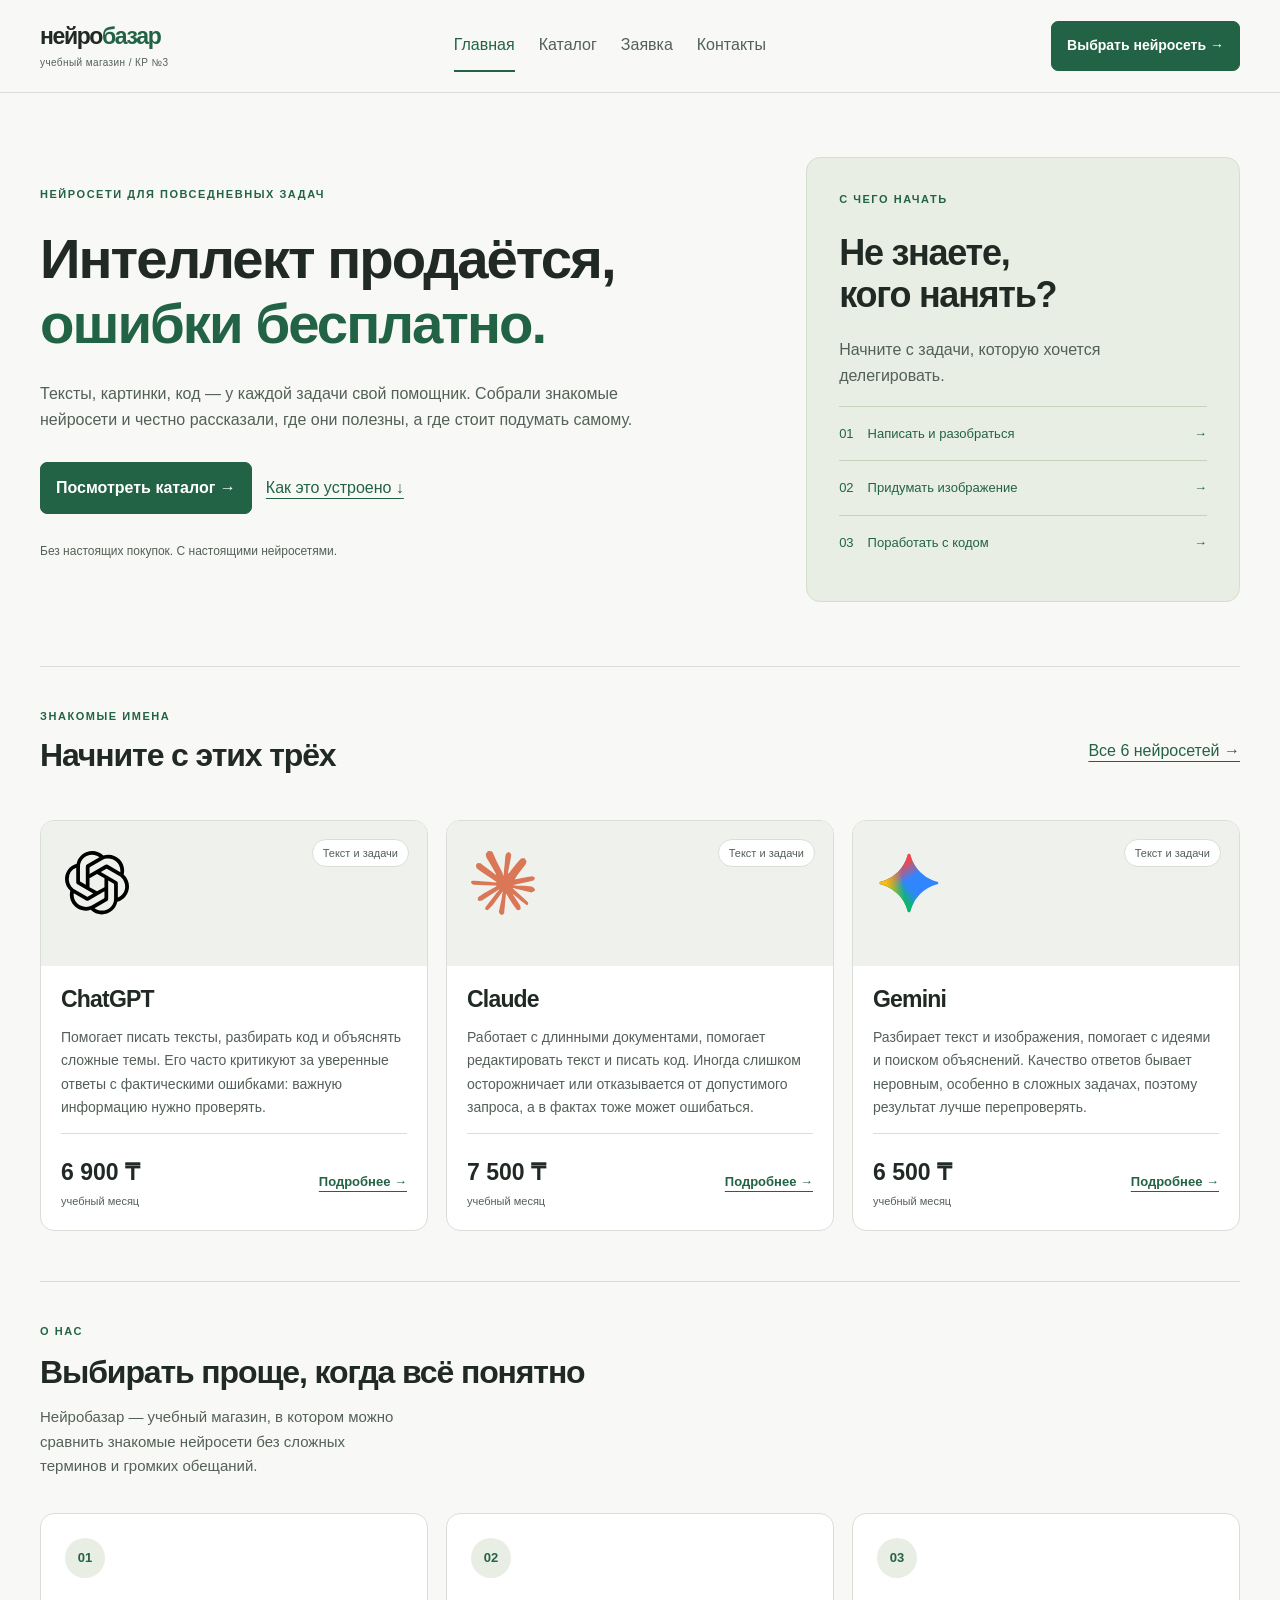
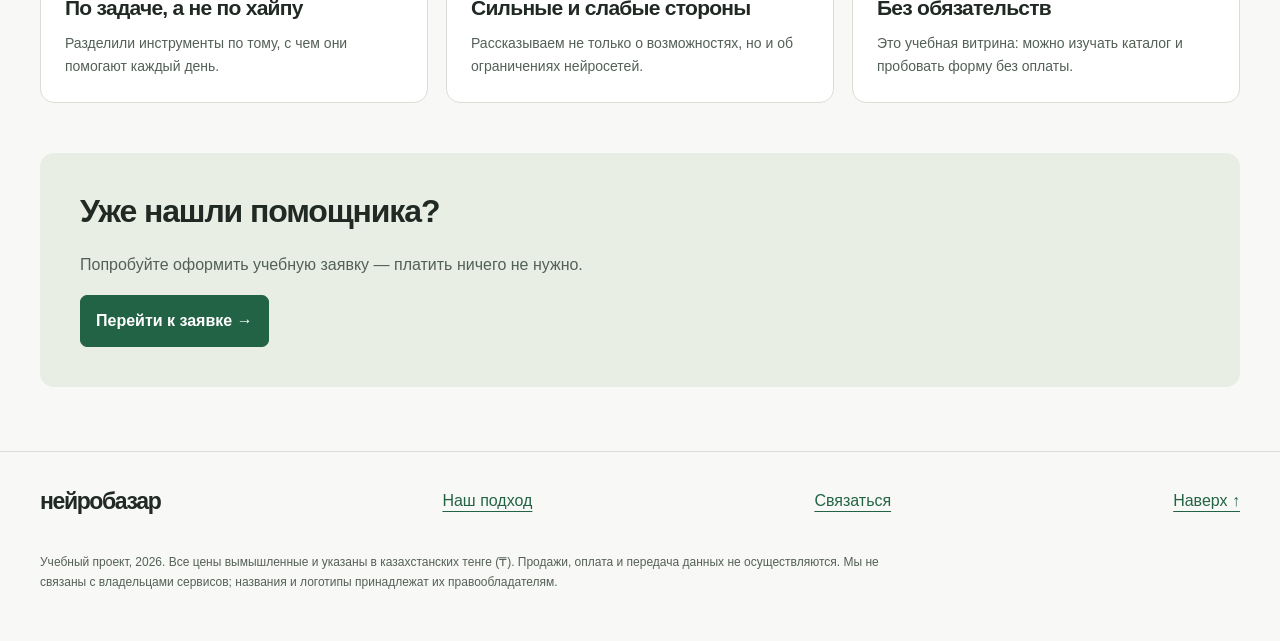
==== commit d9b5917b: "Добавлена адаптивная сетка, мобильное меню и стили Mobile First" ====
--- a/index.html
+++ b/index.html
@@ -1,22 +1,164 @@
-<!doctype html>
+<!DOCTYPE html>
 <html lang="ru">
 <head>
-<meta charset="utf-8">
+<meta charset="UTF-8">
 <meta name="viewport" content="width=device-width, initial-scale=1">
-<meta name="description" content="Нейробазар — учебный магазин нейросетей с ценами в тенге.">
-<title>Главная — Нейробазар</title>
-<link href="https://cdn.jsdelivr.net/npm/bootstrap@5.3.8/dist/css/bootstrap.min.css" rel="stylesheet" integrity="sha384-sRIl4kxILFvY47J16cr9ZwB07vP4J8+LH7qKQnuqkuIAvNWLzeN8tE5YBujZqJLB" crossorigin="anonymous">
-<link rel="stylesheet" href="css/custom.css">
+<title>Интеллект для ваших задач — Нейробазар</title>
+<meta name="description" content="Учебный магазин нейросетей: выбираем инструменты для текста, кода, поиска и изображений.">
+<link rel="stylesheet" href="css/style.css">
+<link rel="stylesheet" href="css/responsive.css">
+<script src="js/main.js" defer>
+</script>
 </head>
-<body class="d-flex flex-column min-vh-100">
-<nav class="navbar navbar-expand-lg navbar-light bg-white border-bottom sticky-top"><div class="container py-2"><a class="navbar-brand fw-bold brand" href="index.html">нейро<span>базар</span></a><button class="navbar-toggler" type="button" data-bs-toggle="collapse" data-bs-target="#mainNav" aria-controls="mainNav" aria-expanded="false" aria-label="Открыть меню"><span class="navbar-toggler-icon"></span></button><div class="collapse navbar-collapse" id="mainNav"><ul class="navbar-nav ms-auto me-lg-3 gap-lg-2"><li class="nav-item"><a class="nav-link active fw-semibold" href="index.html" aria-current="page">Главная</a></li><li class="nav-item"><a class="nav-link " href="catalog.html" >Каталог</a></li><li class="nav-item"><a class="nav-link " href="product.html" >Товары</a></li><li class="nav-item"><a class="nav-link " href="order.html" >Заявка</a></li></ul><a href="catalog.html" class="btn btn-success btn-sm d-none d-lg-inline-flex px-3">Выбрать нейросеть</a></div></div></nav>
-<main>
-<section class="hero-band py-5 py-lg-6"><div class="container"><div class="row align-items-center g-5"><div class="col-12 col-lg-7"><span class="badge rounded-pill text-bg-light border mb-3">НЕЙРОСЕТИ ДЛЯ РЕАЛЬНЫХ ЗАДАЧ</span><h1 class="display-4 fw-bold mb-3">Интеллект продаётся,<br><span class="text-success">ошибки бесплатно.</span></h1><p class="lead text-secondary mb-4">Собрали шесть знакомых нейросетей. Показываем, чем они могут помочь, и не скрываем, где могут ошибиться.</p><div class="d-flex flex-wrap gap-3"><a href="catalog.html" class="btn btn-success btn-lg">Смотреть каталог</a><a href="#about" class="btn btn-outline-dark btn-lg">О проекте</a></div></div><div class="col-12 col-lg-5"><div class="hero-panel p-4 p-lg-5"><p class="text-uppercase text-success small fw-bold mb-3">Кому поручим задачу?</p><h2 class="h3 mb-4">Найдите инструмент под свой запрос</h2><div class="d-grid gap-2"><a class="hero-option" href="catalog.html#text">Текст и идеи <span>→</span></a><a class="hero-option" href="catalog.html#images">Изображения <span>→</span></a><a class="hero-option" href="catalog.html#code">Работа с кодом <span>→</span></a></div></div></div></div></div></section>
-<section class="container py-5"><div class="d-flex flex-wrap justify-content-between align-items-end gap-3 mb-4"><div><p class="section-kicker mb-2">ПОПУЛЯРНОЕ</p><h2 class="h2 mb-0">С чего начать</h2></div><a href="catalog.html" class="link-success">Все шесть товаров →</a></div><div class="row g-4"><div class="col-12 col-md-6 col-lg-4"><article class="card h-100 product-tile shadow-sm"><div class="card-image d-flex align-items-center justify-content-between"><img src="images/chatgpt.svg" width="70" height="70" alt="Логотип ChatGPT" loading="lazy"><span class="badge text-bg-light border">Универсальный</span></div><div class="card-body d-flex flex-column"><p class="small text-success fw-semibold mb-2">Тексты и задачи</p><h3 class="h5 card-title">ChatGPT</h3><p class="card-text text-secondary small flex-grow-1">Пишет тексты, помогает с кодом и объясняет сложное простыми словами. Иногда отвечает очень уверенно даже там, где ошибается, поэтому важные факты стоит перепроверять.</p><div class="d-flex align-items-center justify-content-between gap-2 border-top pt-3 mt-2"><div><strong>6 900 ₸</strong><div class="small text-secondary">учебный месяц</div></div><a class="btn btn-outline-success btn-sm" href="product.html#chatgpt">Подробнее</a></div></div></article></div><div class="col-12 col-md-6 col-lg-4"><article class="card h-100 product-tile shadow-sm"><div class="card-image d-flex align-items-center justify-content-between"><img src="images/claude.svg" width="70" height="70" alt="Логотип Claude" loading="lazy"><span class="badge text-bg-light border">Документы</span></div><div class="card-body d-flex flex-column"><p class="small text-success fw-semibold mb-2">Тексты и задачи</p><h3 class="h5 card-title">Claude</h3><p class="card-text text-secondary small flex-grow-1">Удобен для больших документов, редактирования текста и обсуждения кода. Бывает чересчур осторожным и иногда отказывается выполнять безобидные просьбы.</p><div class="d-flex align-items-center justify-content-between gap-2 border-top pt-3 mt-2"><div><strong>7 500 ₸</strong><div class="small text-secondary">учебный месяц</div></div><a class="btn btn-outline-success btn-sm" href="product.html#claude">Подробнее</a></div></div></article></div><div class="col-12 col-md-6 col-lg-4"><article class="card h-100 product-tile shadow-sm"><div class="card-image d-flex align-items-center justify-content-between"><img src="images/gemini.svg" width="70" height="70" alt="Логотип Gemini" loading="lazy"><span class="badge text-bg-light border">Мультимодальный</span></div><div class="card-body d-flex flex-column"><p class="small text-success fw-semibold mb-2">Тексты и задачи</p><h3 class="h5 card-title">Gemini</h3><p class="card-text text-secondary small flex-grow-1">Помогает разбирать текст, изображения и искать идеи. На непростых запросах качество ответа может быть нестабильным.</p><div class="d-flex align-items-center justify-content-between gap-2 border-top pt-3 mt-2"><div><strong>6 500 ₸</strong><div class="small text-secondary">учебный месяц</div></div><a class="btn btn-outline-success btn-sm" href="product.html#gemini">Подробнее</a></div></div></article></div></div></section>
-<section class="about-band py-5" id="about"><div class="container"><div class="row g-4 align-items-end mb-4"><div class="col-12 col-lg-7"><p class="section-kicker mb-2">О НАС</p><h2 class="h2 mb-0">Выбирать проще, когда всё понятно</h2></div><div class="col-12 col-lg-5"><p class="text-secondary mb-0">Нейробазар — учебная витрина: без громких обещаний, с обычными описаниями возможностей и ограничений.</p></div></div><div class="row g-3"><div class="col-12 col-md-4"><div class="about-card h-100 p-4"><span class="about-number">01</span><h3 class="h5 mt-4">По задачам</h3><p class="text-secondary mb-0">Находим инструмент для текста, изображений, поиска или кода.</p></div></div><div class="col-12 col-md-4"><div class="about-card h-100 p-4"><span class="about-number">02</span><h3 class="h5 mt-4">Без прикрас</h3><p class="text-secondary mb-0">Рассказываем не только о плюсах, но и о слабых местах.</p></div></div><div class="col-12 col-md-4"><div class="about-card h-100 p-4"><span class="about-number">03</span><h3 class="h5 mt-4">Без оплаты</h3><p class="text-secondary mb-0">Можно посмотреть каталог и пройти учебный сценарий заявки.</p></div></div></div></div></section>
-<section class="container py-5"><div class="action-banner p-4 p-lg-5 d-flex flex-wrap justify-content-between align-items-center gap-4"><div><h2 class="h3 mb-2">Выбрали нейросеть?</h2><p class="mb-0 text-secondary">Попробуйте оформить демонстрационную заявку.</p></div><a class="btn btn-success" href="order.html">Перейти к заявке</a></div></section>
-</main><footer class="site-footer border-top mt-auto py-4"><div class="container"><div class="row g-3 align-items-start"><div class="col-12 col-md-4"><a class="brand fw-bold text-decoration-none" href="index.html">нейро<span>базар</span></a><p class="small text-secondary mb-0 mt-2">Интеллект продаётся, ошибки бесплатно.</p></div><div class="col-12 col-md-8"><p class="small text-secondary mb-2">Учебный проект, 2026. Цены вымышлены и указаны в тенге (₸). Оплата не принимается, подписки не продаются, форма не отправляет данные.</p><a class="small" href="catalog.html">Каталог</a><span class="text-secondary mx-2">·</span><a class="small" href="order.html">Заявка</a></div></div></div></footer>
-<script src="https://cdn.jsdelivr.net/npm/bootstrap@5.3.8/dist/js/bootstrap.bundle.min.js" integrity="sha384-FKyoEForCGlyvwx9Hj09JcYn3nv7wiPVlz7YYwJrWVcXK/BmnVDxM+D2scQbITxI" crossorigin="anonymous"></script>
-<script src="js/site.js"></script>
+<body id="top">
+<a class="skip-link" href="#main">К содержимому</a>
+<header class="site-header">
+<div class="container site-header__inner">
+<a class="site-header__logo" href="index.html">нейро<span>базар</span>
+<span class="site-header__note">учебный магазин / КР №3</span>
+</a>
+<nav class="site-nav" aria-label="Основная навигация">
+<a class="site-nav__link site-nav__link--active" href="index.html" aria-current="page">Главная</a>
+<a class="site-nav__link" href="catalog.html">Каталог</a>
+<a class="site-nav__link" href="order.html">Заявка</a>
+<a class="site-nav__link" href="contacts.html">Контакты</a>
+</nav>
+<details class="mobile-menu"><summary>Меню</summary><nav class="mobile-menu__links" aria-label="Мобильная навигация">
+<a href="index.html" aria-current="page">Главная</a>
+<a href="catalog.html">Каталог</a>
+<a href="order.html">Заявка</a>
+<a href="contacts.html">Контакты</a>
+</nav></details>
+<a class="button button--small" href="catalog.html">Выбрать нейросеть →</a>
+</div>
+</header>
+<main class="container" id="main">
+<section class="hero">
+<div class="hero__copy">
+<p class="eyebrow">НЕЙРОСЕТИ ДЛЯ ПОВСЕДНЕВНЫХ ЗАДАЧ</p>
+<h1>Интеллект продаётся,<br>
+<span>ошибки бесплатно.</span>
+</h1>
+<p class="hero__lead">Тексты, картинки, код — у каждой задачи свой помощник. Собрали знакомые нейросети и честно рассказали, где они полезны, а где стоит подумать самому.</p>
+<div class="hero__actions">
+<a class="button" href="catalog.html">Посмотреть каталог →</a>
+<a href="#advantages">Как это устроено ↓</a>
+</div>
+<p class="hero__note">Без настоящих покупок. С настоящими нейросетями.</p>
+</div>
+<aside class="hero__aside" aria-label="Выбор по задаче">
+<p class="eyebrow">С ЧЕГО НАЧАТЬ</p>
+<h2>Не знаете,<br>кого нанять?</h2>
+<p>Начните с задачи, которую хочется делегировать.</p>
+<a href="catalog.html#chatgpt">01 <span>Написать и разобраться</span> →</a>
+<a href="catalog.html#midjourney">02 <span>Придумать изображение</span> →</a>
+<a href="catalog.html#copilot">03 <span>Поработать с кодом</span> →</a>
+</aside>
+</section>
+<section class="section" id="popular">
+<div class="section__heading">
+<div>
+<p class="eyebrow">ЗНАКОМЫЕ ИМЕНА</p>
+<h2>Начните с этих трёх</h2>
+</div>
+<a href="catalog.html">Все 6 нейросетей →</a>
+</div>
+<div class="product-grid">
+<article class="product-card" id="chatgpt">
+<div class="product-card__visual">
+<img src="images/chatgpt.svg" srcset="images/chatgpt.svg 72w" sizes="(max-width: 599px) 64px, (max-width: 899px) 72px, 72px" alt="Логотип ChatGPT" width="72" height="72" loading="lazy">
+<span class="product-card__badge">Текст и задачи</span>
+</div>
+<div class="product-card__body">
+<h3>ChatGPT</h3>
+<p>Помогает писать тексты, разбирать код и объяснять сложные темы. Его часто критикуют за уверенные ответы с фактическими ошибками: важную информацию нужно проверять.</p>
+<div class="product-card__bottom">
+<div>
+<strong>6 900 ₸</strong>
+<span class="product-card__period">учебный месяц</span>
+</div>
+<a class="product-card__link" href="product.html#chatgpt-details" aria-label="Подробнее о ChatGPT">Подробнее →</a>
+</div>
+</div>
+</article>
+<article class="product-card" id="claude">
+<div class="product-card__visual">
+<img src="images/claude.svg" srcset="images/claude.svg 72w" sizes="(max-width: 599px) 64px, (max-width: 899px) 72px, 72px" alt="Логотип Claude" width="72" height="72" loading="lazy">
+<span class="product-card__badge">Текст и задачи</span>
+</div>
+<div class="product-card__body">
+<h3>Claude</h3>
+<p>Работает с длинными документами, помогает редактировать текст и писать код. Иногда слишком осторожничает или отказывается от допустимого запроса, а в фактах тоже может ошибаться.</p>
+<div class="product-card__bottom">
+<div>
+<strong>7 500 ₸</strong>
+<span class="product-card__period">учебный месяц</span>
+</div>
+<a class="product-card__link" href="product.html#claude-details" aria-label="Подробнее о Claude">Подробнее →</a>
+</div>
+</div>
+</article>
+<article class="product-card" id="gemini">
+<div class="product-card__visual">
+<img src="images/gemini.svg" srcset="images/gemini.svg 72w" sizes="(max-width: 599px) 64px, (max-width: 899px) 72px, 72px" alt="Логотип Gemini" width="72" height="72" loading="lazy">
+<span class="product-card__badge">Текст и задачи</span>
+</div>
+<div class="product-card__body">
+<h3>Gemini</h3>
+<p>Разбирает текст и изображения, помогает с идеями и поиском объяснений. Качество ответов бывает неровным, особенно в сложных задачах, поэтому результат лучше перепроверять.</p>
+<div class="product-card__bottom">
+<div>
+<strong>6 500 ₸</strong>
+<span class="product-card__period">учебный месяц</span>
+</div>
+<a class="product-card__link" href="product.html#gemini-details" aria-label="Подробнее о Gemini">Подробнее →</a>
+</div>
+</div>
+</article>
+</div>
+</section>
+<section class="section section--about" id="advantages" aria-labelledby="about-title">
+<div class="about-heading">
+<div>
+<p class="eyebrow">О НАС</p>
+<h2 id="about-title">Выбирать проще, когда всё понятно</h2>
+</div>
+<p class="about-heading__text">Нейробазар — учебный магазин, в котором можно сравнить знакомые нейросети без сложных терминов и громких обещаний.</p>
+</div>
+<div class="benefits">
+<article class="benefits__item">
+<span class="benefits__number">01</span>
+<h3>По задаче, а не по хайпу</h3>
+<p>Разделили инструменты по тому, с чем они помогают каждый день.</p>
+</article>
+<article class="benefits__item">
+<span class="benefits__number">02</span>
+<h3>Сильные и слабые стороны</h3>
+<p>Рассказываем не только о возможностях, но и об ограничениях нейросетей.</p>
+</article>
+<article class="benefits__item">
+<span class="benefits__number">03</span>
+<h3>Без обязательств</h3>
+<p>Это учебная витрина: можно изучать каталог и пробовать форму без оплаты.</p>
+</article>
+</div>
+</section>
+<section class="callout">
+<h2>Уже нашли помощника?</h2>
+<p>Попробуйте оформить учебную заявку — платить ничего не нужно.</p>
+<a class="button" href="order.html">Перейти к заявке →</a>
+</section>
+</main>
+<footer class="site-footer">
+<div class="container">
+<div class="site-footer__row">
+<a class="site-header__logo" href="index.html">нейробазар</a>
+<a href="index.html#advantages">Наш подход</a>
+<a href="contacts.html">Связаться</a>
+<a href="#top">Наверх ↑</a>
+</div>
+<p>Учебный проект, 2026. Все цены вымышленные и указаны в казахстанских тенге (₸). Продажи, оплата и передача данных не осуществляются. Мы не связаны с владельцами сервисов; названия и логотипы принадлежат их правообладателям.</p>
+</div>
+</footer>
 </body>
 </html>
--- a/css/style.css
+++ b/css/style.css
@@ -0,0 +1,148 @@
+:root {
+  --color-bg: #f8f9f6;
+  --color-paper: #fff;
+  --color-text: #202923;
+  --color-muted: #536057;
+  --color-primary: #236345;
+  --color-primary-dark: #17492f;
+  --color-border: #d9dfd7;
+  --space-sm: 8px;
+  --space-md: 16px;
+  --space-lg: 24px;
+  --radius: 14px;
+}
+* { box-sizing: border-box; }
+html { scroll-padding-top: 110px; }
+body { margin: 0; background: var(--color-bg); color: var(--color-text); font-family: Arial, Helvetica, sans-serif; font-size: 16px; line-height: 1.65; }
+a { color: var(--color-primary); text-underline-offset: 5px; }
+a:hover { color: var(--color-primary-dark); }
+button, input, select, textarea { font: inherit; }
+button, a, input, select, textarea, summary { -webkit-tap-highlight-color: transparent; }
+:focus-visible { outline: 3px solid var(--color-primary); outline-offset: 5px; }
+button { cursor: pointer; }
+h1, h2, h3, p { margin-top: 0; }
+h1, h2, h3 { line-height: 1.15; letter-spacing: -.035em; }
+h1 { font-size: clamp(38px, 4.5vw, 62px); margin-bottom: 24px; }
+h2 { font-size: 32px; margin-bottom: 22px; }
+h3 { font-size: 23px; margin-bottom: 14px; }
+p { color: var(--color-muted); }
+.container { width: min(1200px, calc(100% - 64px)); margin: auto; }
+.site-header { background: var(--color-bg); border-bottom: 1px solid var(--color-border); position: sticky; top: 0; z-index: 10; }
+.site-header__inner { min-height: 100px; display: flex; align-items: center; justify-content: space-between; gap: 24px; }
+.site-header__logo { color: var(--color-text); font-size: 25px; font-weight: 800; letter-spacing: -.06em; text-decoration: none; line-height: 1.2; }
+.site-header__logo span:not(.site-header__note) { color: var(--color-primary); }
+.site-header__note { display: block; font-size: 11px; font-weight: 400; letter-spacing: .04em; color: var(--color-muted); margin-top: 6px; }
+.site-nav { display: flex; gap: 28px; flex-wrap: wrap; }
+.site-nav__link { text-decoration: none; color: var(--color-muted); padding: 12px 0; }
+.site-nav__link--active { color: var(--color-primary); border-bottom: 2px solid var(--color-primary); }
+.button { display: inline-flex; justify-content: center; align-items: center; border: 1px solid var(--color-primary); border-radius: 7px; background: var(--color-primary); color: white; padding: 13px 22px; text-decoration: none; font-weight: 600; }
+.button:hover { background: var(--color-primary-dark); color: white; }
+.button--small { font-size: 14px; padding: 10px 16px; }
+.button--outline { background: transparent; color: var(--color-primary); }
+button:disabled, .button--disabled { opacity: .5; cursor: not-allowed; }
+.eyebrow { font-size: 11px; letter-spacing: .14em; font-weight: 700; color: var(--color-primary); margin-bottom: 24px; }
+.hero { display: grid; grid-template-columns: 1.6fr 1fr; gap: 72px; padding: 80px 0 65px; align-items: center; }
+.hero h1 span { color: var(--color-primary); }
+.hero__lead { font-size: 18px; max-width: 610px; }
+.hero__actions { display: flex; align-items: center; gap: 24px; flex-wrap: wrap; margin: 28px 0; }
+.hero__note { font-size: 12px; }
+.hero__aside { background: #e8eee3; border: 1px solid #d4dfcc; border-radius: var(--radius); padding: 32px; }
+.hero__aside h2 { font-size: 37px; }
+.hero__aside a { display: flex; gap: 14px; align-items: center; font-size: 13px; border-top: 1px solid #c6d2be; padding: 16px 0; text-decoration: none; }
+.hero__aside a span { flex: 1; }
+.section { border-top: 1px solid var(--color-border); padding: 48px 0 64px; }
+.section__heading { display: flex; justify-content: space-between; align-items: center; gap: 24px; }
+.section__heading .eyebrow { margin-bottom: 12px; }
+.product-grid { display: grid; grid-template-columns: repeat(3, minmax(0, 1fr)); gap: 22px; }
+.product-card { position: relative; background: var(--color-paper); border: 1px solid var(--color-border); border-radius: var(--radius); overflow: hidden; display: flex; flex-direction: column; }
+.product-card:hover { border-color: var(--color-primary); }
+.product-card__visual { background: #eff2ec; padding: 35px 24px; min-height: 150px; }
+.product-card__visual img { display: block; object-fit: contain; }
+.product-card__badge { position: absolute; top: 18px; right: 18px; border: 1px solid var(--color-border); border-radius: 30px; padding: 4px 10px; background: white; color: var(--color-muted); font-size: 11px; }
+.product-card__body { padding: 24px; display: flex; flex-direction: column; flex: 1; }
+.product-card__body p { font-size: 14px; }
+.product-card__bottom { display: flex; justify-content: space-between; gap: 12px; align-items: center; border-top: 1px solid var(--color-border); padding-top: 20px; margin-top: auto; }
+.product-card__bottom strong { font-size: 23px; }
+.product-card__period { display: block; font-size: 11px; color: var(--color-muted); }
+.product-card__link { font-size: 13px; font-weight: 600; }
+.section--about { padding-top: 62px; padding-bottom: 74px; }
+.about-heading { display: grid; grid-template-columns: minmax(0, 1.3fr) minmax(0, .7fr); align-items: end; gap: 48px; margin-bottom: 30px; }
+.about-heading .eyebrow { margin-bottom: 14px; }
+.about-heading h2 { max-width: 610px; margin-bottom: 0; }
+.about-heading__text { max-width: 370px; margin-bottom: 4px; font-size: 15px; }
+.benefits { display: grid; grid-template-columns: repeat(3, minmax(0, 1fr)); gap: 18px; }
+.benefits__item { min-width: 0; min-height: 235px; display: flex; flex-direction: column; padding: 28px; background: var(--color-paper); border: 1px solid var(--color-border); border-radius: var(--radius); }
+.benefits__number { display: inline-flex; align-items: center; justify-content: center; width: 40px; height: 40px; border-radius: 50%; background: #e8eee3; color: var(--color-primary); font-size: 13px; font-weight: 700; margin-bottom: 28px; }
+.benefits h3 { font-size: 21px; margin-bottom: 12px; }
+.benefits p { font-size: 14px; margin-bottom: 0; }
+.callout { padding: 40px; border-radius: var(--radius); background: #e8eee3; margin-bottom: 64px; }
+.site-footer { border-top: 1px solid var(--color-border); padding: 36px 0; }
+.site-footer__row { display: flex; justify-content: space-between; gap: 22px; flex-wrap: wrap; margin-bottom: 30px; }
+.site-footer p { max-width: 880px; font-size: 12px; }
+.page-intro { padding: 60px 0 35px; max-width: 800px; }
+.page-intro .eyebrow { margin-bottom: 16px; }
+.catalog-layout { display: grid; grid-template-columns: 230px minmax(0, 1fr); gap: 40px; margin-bottom: 70px; align-items: start; }
+.filters { position: sticky; top: 125px; }
+.filters h2 { font-size: 23px; }
+.filters nav { display: flex; flex-direction: column; gap: 12px; margin-bottom: 32px; }
+.filters p { font-size: 12px; }
+fieldset { margin: 0 0 16px; padding: 16px; border: 1px solid var(--color-border); border-radius: 8px; }
+fieldset label { display: block; font-size: 13px; margin: 12px 0; }
+fieldset .button { font-size: 13px; margin-top: 16px; }
+.catalog-section { margin-bottom: 40px; }
+.catalog-section h2 { font-size: 26px; }
+.product-grid--catalog { grid-template-columns: repeat(2, minmax(0,1fr)); }
+.breadcrumbs { margin: 34px 0; font-size: 13px; }
+.product-detail { display: grid; grid-template-columns: 1fr 1.5fr; gap: 65px; padding: 50px 0; border-top: 1px solid var(--color-border); }
+.product-detail__image { background: #e8eee3; border-radius: var(--radius); min-height: 310px; display: grid; place-items: center; align-self: start; }
+.product-detail__price { color: var(--color-text); font-weight: bold; font-size: 30px; }
+.product-detail__price small { font-size: 14px; font-weight: normal; }
+.specs { width: 100%; border-collapse: collapse; font-size: 14px; }
+.specs caption { text-align: left; font-weight: bold; margin: 22px 0 12px; }
+.specs th, .specs td { border-bottom: 1px solid var(--color-border); text-align: left; padding: 12px; vertical-align: top; }
+.specs thead { background: #e8eee3; }
+.specs tbody th { font-weight: 400; }
+.order-layout, .contact-layout { display: grid; grid-template-columns: 1.3fr 1fr; gap: 80px; margin-bottom: 70px; align-items: start; }
+.order-form__field { margin-bottom: 22px; }
+.order-form label { display: block; margin-bottom: 8px; }
+input:not([type=checkbox]), select, textarea { width: 100%; background: white; border: 1px solid #849188; padding: 12px; border-radius: 6px; color: var(--color-text); }
+textarea { resize: vertical; }
+input[type=checkbox] { accent-color: var(--color-primary); width: 18px; height: 18px; }
+.order-form__consent { font-size: 13px; }
+.order-form small { color: var(--color-muted); }
+.order-form .button { margin-top: 20px; }
+.order-note, .contact-card { padding: 32px; background: #e8eee3; border-radius: var(--radius); }
+.faq details { border-bottom: 1px solid var(--color-border); padding: 20px 0; }
+summary { cursor: pointer; font-weight: bold; }
+.faq details p { margin: 16px 0 0; }
+.modal { border: 1px solid var(--color-border); border-radius: var(--radius); max-width: 530px; width: calc(100% - 40px); padding: 0; color: var(--color-text); }
+.modal::backdrop { background: rgb(16 29 21 / 60%); }
+.modal__body { padding: 36px; }
+.skip-link { position: fixed; top: -100px; left: 20px; z-index: 30; padding: 12px; background: white; }
+.skip-link:focus { top: 12px; }
+@media (max-width: 900px) {
+ .site-header__inner { flex-wrap: wrap; padding: 18px 0; }
+ .site-header__inner > .button { display: none; }
+ .hero { gap: 28px; grid-template-columns: 1fr; padding-top: 40px; }
+ .hero__aside { max-width: 600px; }
+ .product-grid { grid-template-columns: repeat(2, minmax(0,1fr)); }
+ .catalog-layout { grid-template-columns: 1fr; }
+ .filters { position: static; }
+ .filters nav { flex-direction: row; flex-wrap: wrap; }
+ .product-detail, .order-layout, .contact-layout { gap: 30px; grid-template-columns: 1fr; }
+ .about-heading { grid-template-columns: 1fr; gap: 16px; }
+ .benefits { gap: 14px; }
+}
+@media (max-width: 560px) {
+ .container { width: calc(100% - 32px); }
+ .site-header { position: static; }
+ .site-nav { gap: 20px; font-size: 14px; }
+ .product-grid, .product-grid--catalog, .benefits { grid-template-columns: 1fr; }
+ .benefits__item { min-height: 0; padding: 24px; }
+ .benefits__number { margin-bottom: 18px; }
+ .section--about { padding-top: 44px; padding-bottom: 50px; }
+ .section__heading { align-items: start; flex-direction: column; margin-bottom: 24px; }
+ .hero__aside, .callout, .order-note, .contact-card { padding: 24px; }
+ h2 { font-size: 28px; }
+ .specs th, .specs td { padding: 8px; }
+}
--- a/css/responsive.css
+++ b/css/responsive.css
@@ -0,0 +1,105 @@
+img, video { max-width: 100%; height: auto; }
+html { scroll-behavior: smooth; }
+body { overflow-wrap: anywhere; }
+.container { width: calc(100% - 32px); max-width: 1200px; }
+.site-header { position: relative; }
+.site-header__inner { position: relative; min-height: 68px; gap: 12px; padding: 12px 0; flex-wrap: nowrap; }
+.site-header__logo { font-size: 23px; flex-shrink: 0; }
+.site-header__note { font-size: 10px; }
+.site-header__inner > .site-nav, .site-header__inner > .button { display: none; }
+.mobile-menu { margin-left: auto; }
+.mobile-menu > summary { display: block; padding: 10px 14px; border: 1px solid var(--color-border); border-radius: 7px; color: var(--color-text); font-weight: 600; cursor: pointer; list-style: none; }
+.mobile-menu > summary::-webkit-details-marker { display: none; }
+.mobile-menu > summary::after { content: " ☰"; margin-left: 5px; color: var(--color-primary); }
+.mobile-menu[open] > summary::after { content: " ×"; }
+.mobile-menu__links { position: absolute; z-index: 20; top: calc(100% - 1px); left: 0; right: 0; display: grid; gap: 0; padding: 8px 16px 16px; border: 1px solid var(--color-border); border-radius: 0 0 12px 12px; background: var(--color-paper); box-shadow: 0 12px 20px rgb(0 0 0 / 9%); }
+.mobile-menu__links a { display: block; padding: 12px 8px; text-decoration: none; border-bottom: 1px solid var(--color-border); }
+.mobile-menu__links a[aria-current="page"] { font-weight: 700; }
+.hero { grid-template-columns: minmax(0, 1fr); gap: 24px; padding: 36px 0 40px; }
+.hero h1 { font-size: clamp(34px, 9vw, 46px); overflow-wrap: normal; }
+.hero__lead { font-size: 16px; }
+.hero__aside { padding: 24px; max-width: none; }
+.hero__aside h2 { font-size: 29px; }
+.hero__actions { gap: 14px; }
+.button { max-width: 100%; min-height: 44px; padding: 12px 15px; }
+.section { padding: 40px 0 50px; }
+.section__heading { align-items: start; flex-direction: column; gap: 4px; margin-bottom: 24px; }
+.product-grid, .product-grid--catalog, .benefits { grid-template-columns: minmax(0, 1fr); gap: 18px; }
+.product-card__visual { padding: 24px; min-height: 116px; }
+.product-card__visual img { width: 64px; height: 64px; }
+.product-card__body { padding: 20px; }
+.product-card__bottom { flex-wrap: wrap; }
+.product-card__badge { position: static; display: inline-block; max-width: calc(100% - 75px); vertical-align: middle; margin-left: 12px; white-space: normal; }
+.about-heading { grid-template-columns: minmax(0, 1fr); gap: 14px; }
+.benefits__item { min-height: 0; padding: 24px; }
+.benefits__number { margin-bottom: 18px; }
+.catalog-layout { grid-template-columns: minmax(0, 1fr); gap: 24px; }
+.filters { position: static; padding: 22px; background: var(--color-paper); border: 1px solid var(--color-border); border-radius: var(--radius); }
+.filters h2 { margin-bottom: 16px; }
+.filters nav { flex-direction: row; flex-wrap: wrap; gap: 8px; margin-bottom: 20px; }
+.filters nav a { padding: 8px 12px; border: 1px solid var(--color-border); border-radius: 6px; text-decoration: none; }
+.filters fieldset { display: none; }
+.catalog-section { min-width: 0; }
+.product-detail { grid-template-columns: minmax(0, 1fr); gap: 24px; padding: 34px 0; }
+.product-detail > div { min-width: 0; }
+.product-detail__image { min-height: 180px; }
+.product-detail__image img { width: 95px; height: 95px; }
+.table-wrapper { max-width: 100%; overflow-x: auto; -webkit-overflow-scrolling: touch; border: 1px solid var(--color-border); border-radius: 8px; }
+.table-wrapper:focus-visible { outline: 3px solid var(--color-primary); outline-offset: 2px; }
+.specs { min-width: 530px; font-size: 13px; }
+.specs th, .specs td { padding: 12px; }
+.order-layout, .contact-layout { grid-template-columns: minmax(0, 1fr); gap: 28px; }
+.order-layout > *, .contact-layout > * { min-width: 0; }
+.order-form input:not([type=checkbox]), .order-form select, .order-form textarea { min-width: 0; min-height: 44px; font-size: 16px; }
+.order-form textarea { min-height: 110px; }
+.order-form__consent { display: flex; align-items: flex-start; gap: 10px; }
+.order-form__consent input { flex-shrink: 0; margin-top: 4px; }
+.order-note, .contact-card { padding: 24px; }
+.modal { max-height: calc(100dvh - 30px); overflow-y: auto; }
+.modal__body { padding: 24px; }
+.site-footer__row { gap: 14px 22px; }
+.site-footer__row > * { min-height: 35px; }
+.skip-link:focus { position: fixed; top: 10px; left: 10px; }
+:focus-visible { outline: 3px solid var(--color-primary); outline-offset: 3px; }
+@media (min-width: 600px) {
+ .container { width: calc(100% - 48px); }
+ .product-grid, .product-grid--catalog, .benefits { grid-template-columns: repeat(2, minmax(0, 1fr)); }
+ .hero { padding-top: 50px; }
+ .product-card__badge { position: absolute; top: 18px; right: 18px; margin: 0; }
+ .product-card__visual { min-height: 145px; padding: 30px 24px; }
+ .order-form__field { max-width: 100%; }
+ .specs { min-width: 0; }
+ .product-detail { grid-template-columns: minmax(170px, .75fr) minmax(0, 1.25fr); }
+}
+@media (min-width: 900px) {
+ .container { width: min(1200px, calc(100% - 64px)); }
+ .site-header { position: sticky; top: 0; }
+ .site-header__inner { min-height: 92px; }
+ .site-header__inner > .site-nav { display: flex; gap: 24px; }
+ .site-header__inner > .button { display: inline-flex; }
+ .mobile-menu { display: none; }
+ .hero { grid-template-columns: minmax(0, 1.6fr) minmax(0, 1fr); gap: 44px; padding: 64px 0; }
+ .hero h1 { font-size: clamp(43px, 4.4vw, 62px); }
+ .hero__aside { padding: 32px; }
+ .hero__aside h2 { font-size: 36px; }
+ .section__heading { align-items: center; flex-direction: row; }
+ .product-grid, .benefits { grid-template-columns: repeat(3, minmax(0, 1fr)); }
+ .product-grid--catalog { grid-template-columns: repeat(2, minmax(0, 1fr)); }
+ .catalog-layout { grid-template-columns: 225px minmax(0, 1fr); gap: 30px; }
+ .filters { position: sticky; top: 116px; padding: 0; background: transparent; border: 0; }
+ .filters nav { flex-direction: column; gap: 12px; }
+ .filters nav a { padding: 0; border: 0; }
+ .filters fieldset { display: block; }
+ .product-detail { gap: 45px; grid-template-columns: minmax(0, 1fr) minmax(0, 1.5fr); }
+ .product-detail__image { min-height: 300px; }
+ .product-detail__image img { width: 150px; height: 150px; }
+ .order-layout, .contact-layout { grid-template-columns: minmax(0, 1.3fr) minmax(0, 1fr); gap: 48px; }
+}
+@media (min-width: 1200px) {
+ .hero { gap: 72px; }
+ .catalog-layout { gap: 40px; grid-template-columns: 230px minmax(0, 1fr); }
+ .product-detail { gap: 65px; }
+}
+@media (prefers-reduced-motion: reduce) {
+ html { scroll-behavior: auto; }
+}
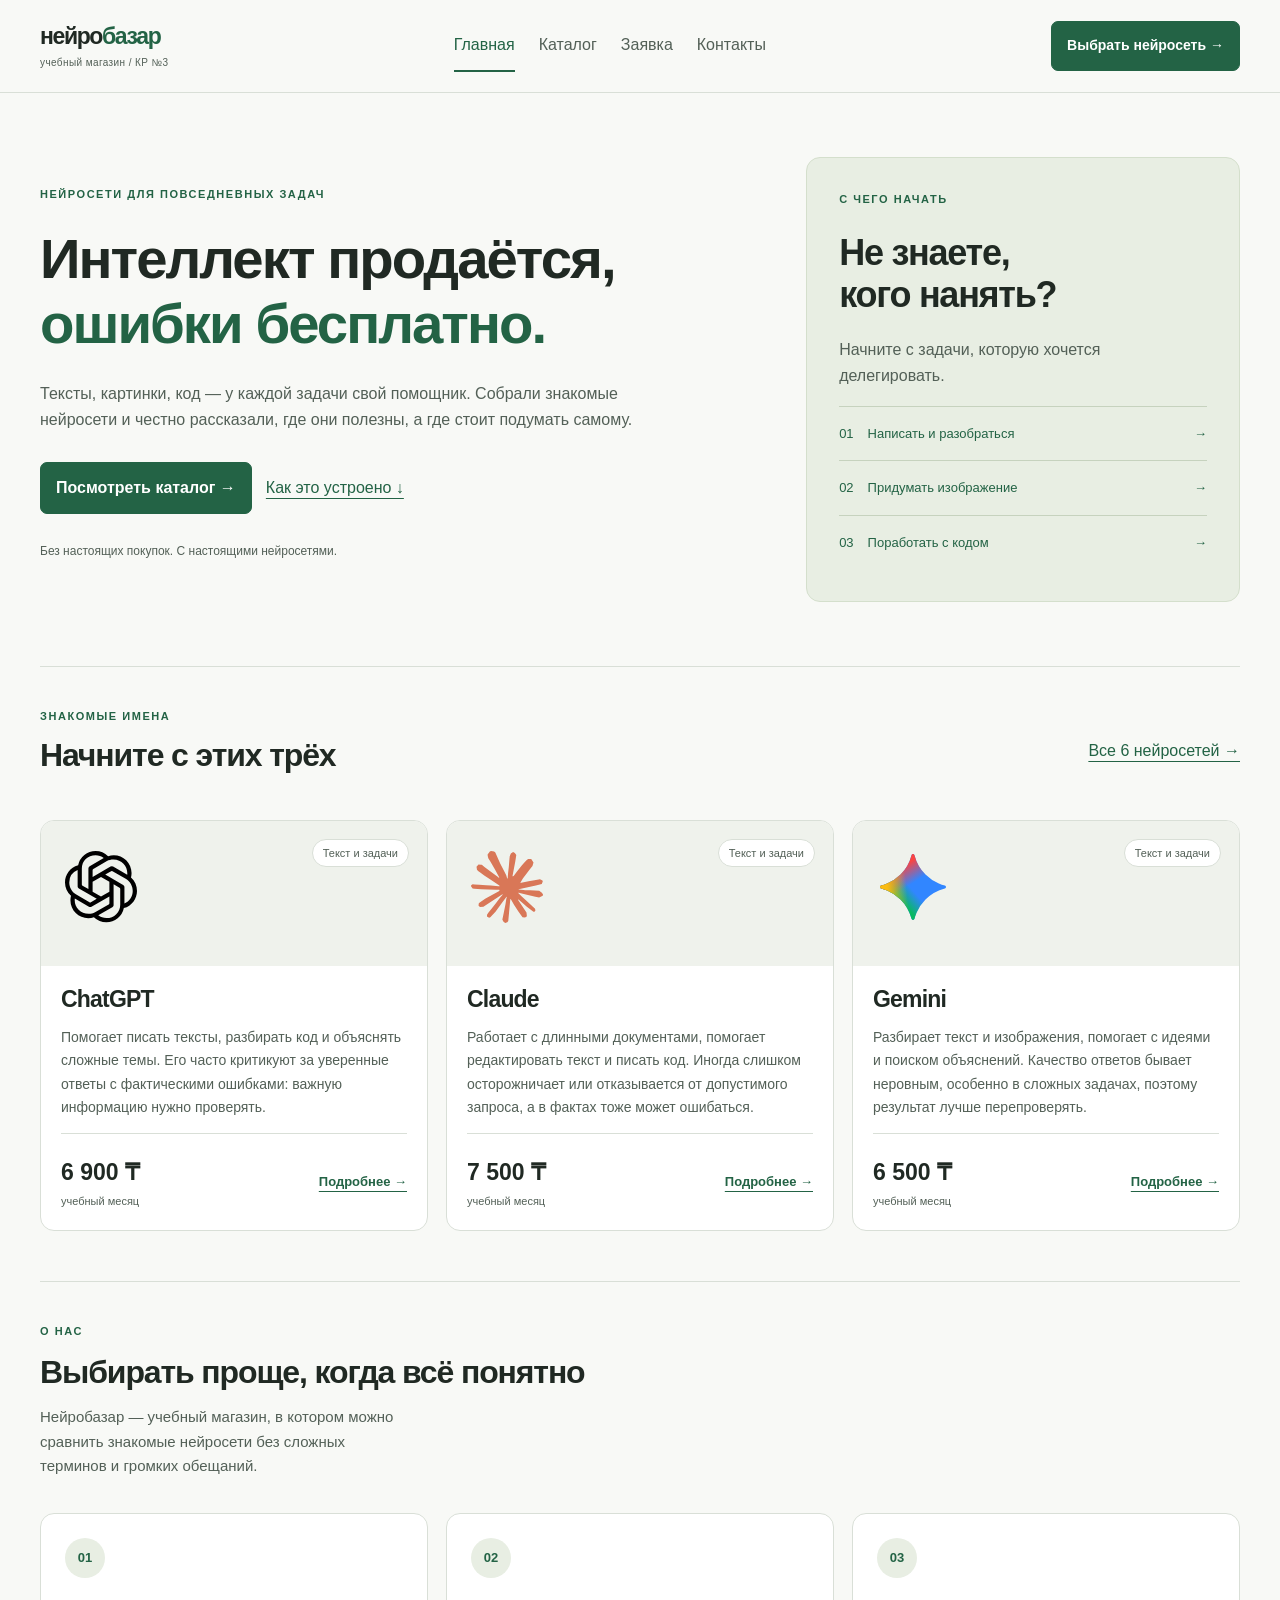
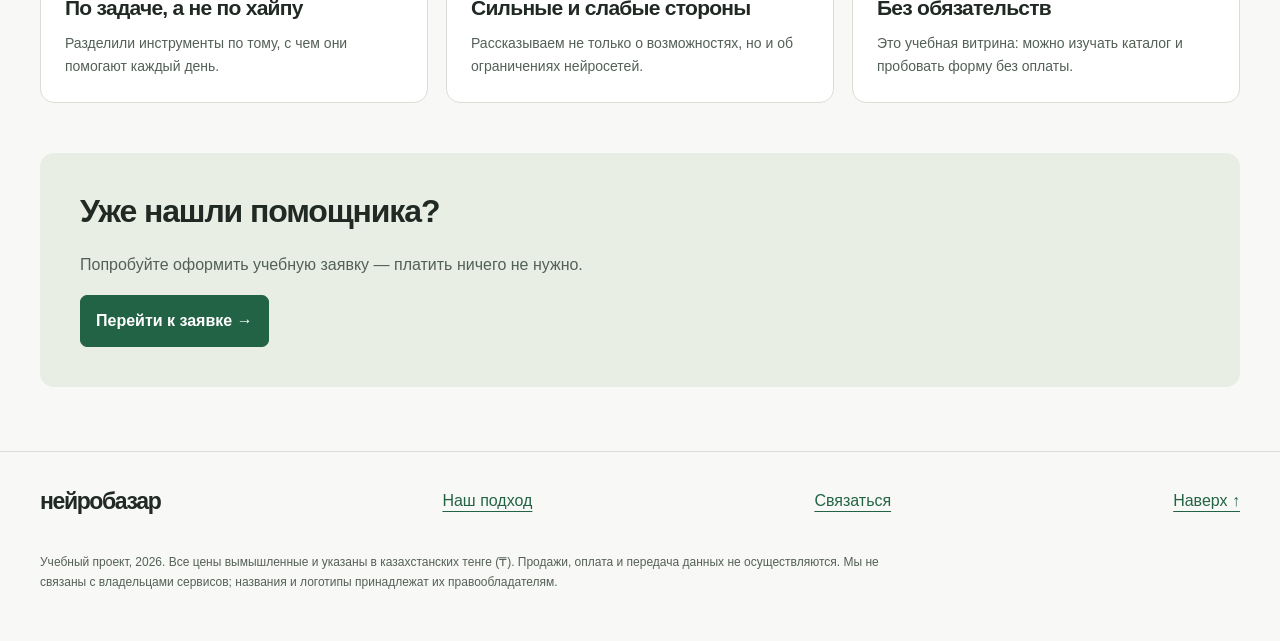
==== commit 6da7957a: "Согласованы размеры изображений с адаптивными стилями" ====
--- a/index.html
+++ b/index.html
@@ -66,7 +66,7 @@
 <div class="product-grid">
 <article class="product-card" id="chatgpt">
 <div class="product-card__visual">
-<img src="images/chatgpt.svg" srcset="images/chatgpt.svg 72w" sizes="(max-width: 599px) 64px, (max-width: 899px) 72px, 72px" alt="Логотип ChatGPT" width="72" height="72" loading="lazy">
+<img src="images/chatgpt.svg" srcset="images/chatgpt.svg 72w" sizes="(max-width: 599px) 64px, 72px" alt="Логотип ChatGPT" width="72" height="72" loading="lazy">
 <span class="product-card__badge">Текст и задачи</span>
 </div>
 <div class="product-card__body">
@@ -83,7 +83,7 @@
 </article>
 <article class="product-card" id="claude">
 <div class="product-card__visual">
-<img src="images/claude.svg" srcset="images/claude.svg 72w" sizes="(max-width: 599px) 64px, (max-width: 899px) 72px, 72px" alt="Логотип Claude" width="72" height="72" loading="lazy">
+<img src="images/claude.svg" srcset="images/claude.svg 72w" sizes="(max-width: 599px) 64px, 72px" alt="Логотип Claude" width="72" height="72" loading="lazy">
 <span class="product-card__badge">Текст и задачи</span>
 </div>
 <div class="product-card__body">
@@ -100,7 +100,7 @@
 </article>
 <article class="product-card" id="gemini">
 <div class="product-card__visual">
-<img src="images/gemini.svg" srcset="images/gemini.svg 72w" sizes="(max-width: 599px) 64px, (max-width: 899px) 72px, 72px" alt="Логотип Gemini" width="72" height="72" loading="lazy">
+<img src="images/gemini.svg" srcset="images/gemini.svg 72w" sizes="(max-width: 599px) 64px, 72px" alt="Логотип Gemini" width="72" height="72" loading="lazy">
 <span class="product-card__badge">Текст и задачи</span>
 </div>
 <div class="product-card__body">
--- a/css/responsive.css
+++ b/css/responsive.css
@@ -50,10 +50,13 @@
 .specs th, .specs td { padding: 12px; }
 .order-layout, .contact-layout { grid-template-columns: minmax(0, 1fr); gap: 28px; }
 .order-layout > *, .contact-layout > * { min-width: 0; }
+.contact-form label { display: block; margin-bottom: 8px; }
+.contact-form__status { margin-top: 14px; font-size: 14px; font-weight: 600; color: var(--color-primary); }
+.contact-form input, .contact-form textarea { min-height: 44px; font-size: 16px; }
 .order-form input:not([type=checkbox]), .order-form select, .order-form textarea { min-width: 0; min-height: 44px; font-size: 16px; }
 .order-form textarea { min-height: 110px; }
 .order-form__consent { display: flex; align-items: flex-start; gap: 10px; }
-.order-form__consent input { flex-shrink: 0; margin-top: 4px; }
+.order-form__consent input[type="checkbox"] { flex: 0 0 18px; width: 18px; height: 18px; align-self: flex-start; margin: 4px 0 0; }
 .order-note, .contact-card { padding: 24px; }
 .modal { max-height: calc(100dvh - 30px); overflow-y: auto; }
 .modal__body { padding: 24px; }
@@ -67,6 +70,7 @@
  .hero { padding-top: 50px; }
  .product-card__badge { position: absolute; top: 18px; right: 18px; margin: 0; }
  .product-card__visual { min-height: 145px; padding: 30px 24px; }
+ .product-card__visual img { width: 72px; height: 72px; }
  .order-form__field { max-width: 100%; }
  .specs { min-width: 0; }
  .product-detail { grid-template-columns: minmax(170px, .75fr) minmax(0, 1.25fr); }
